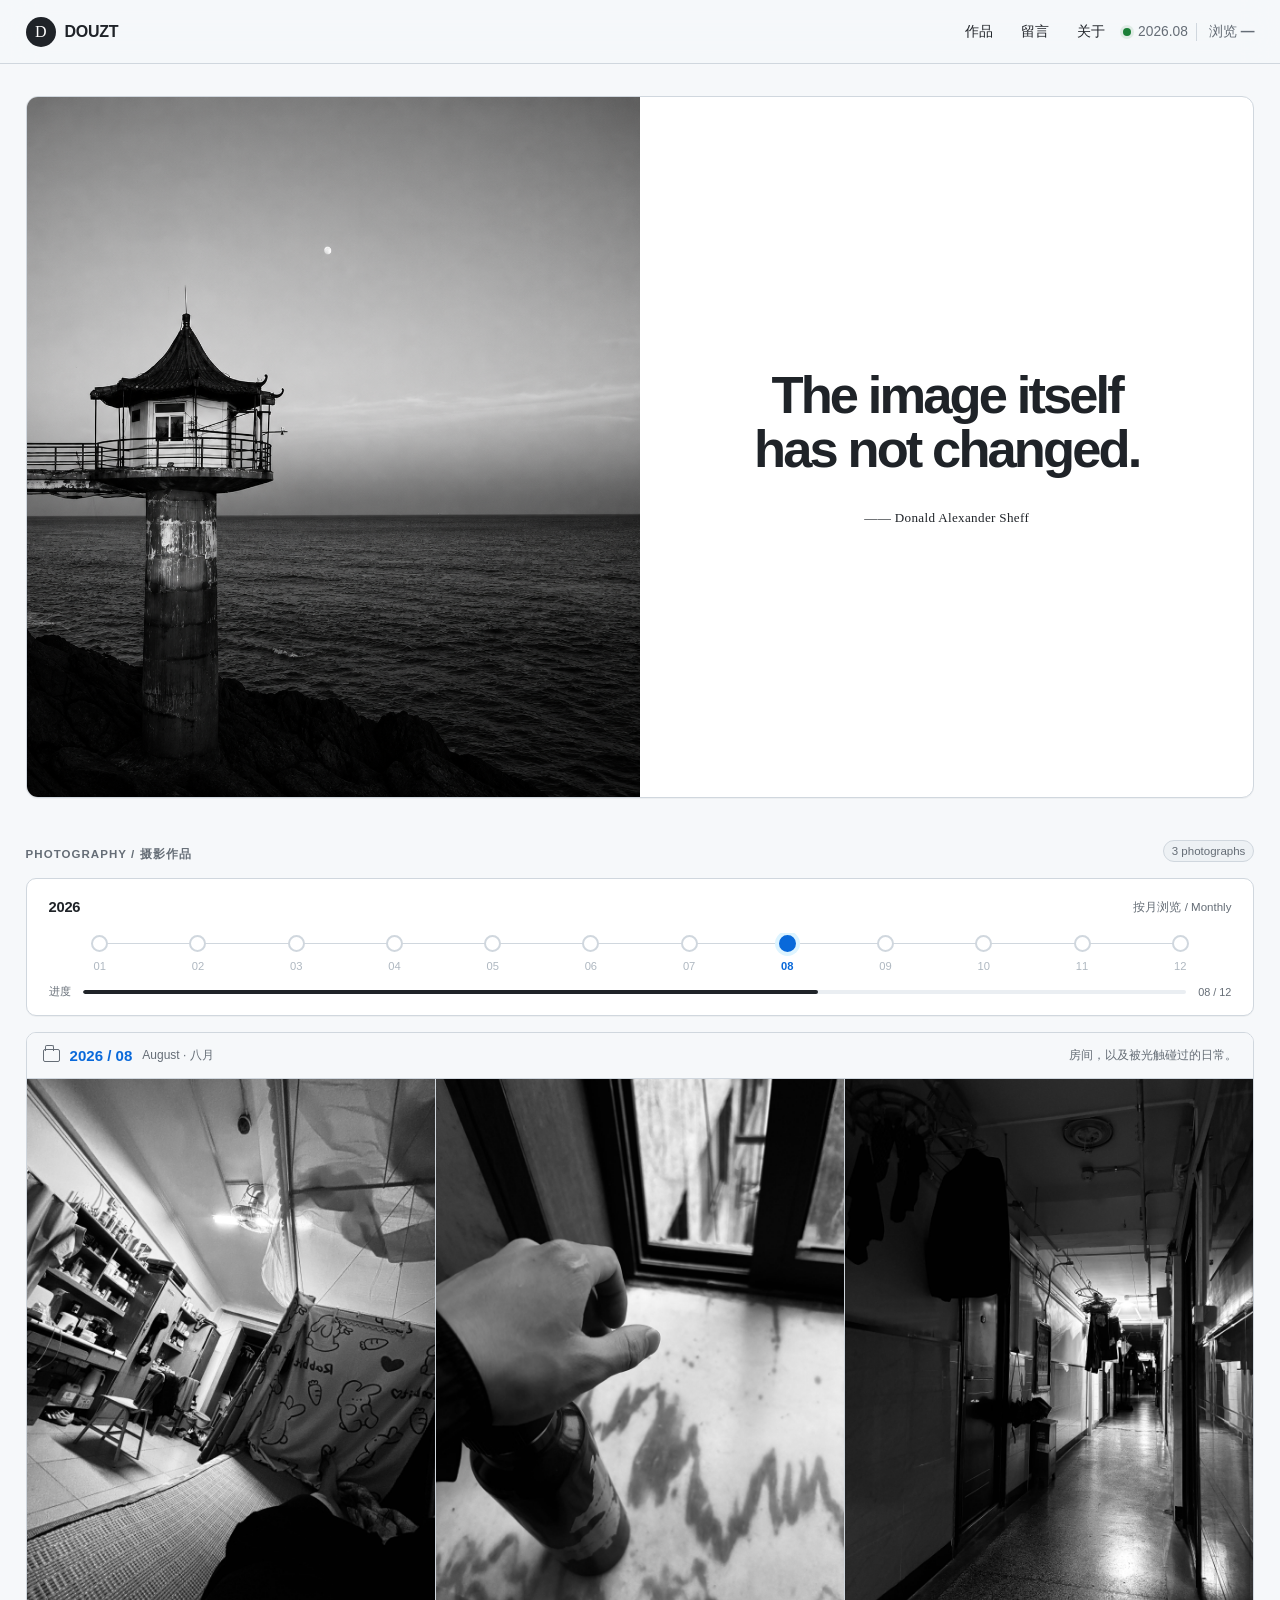
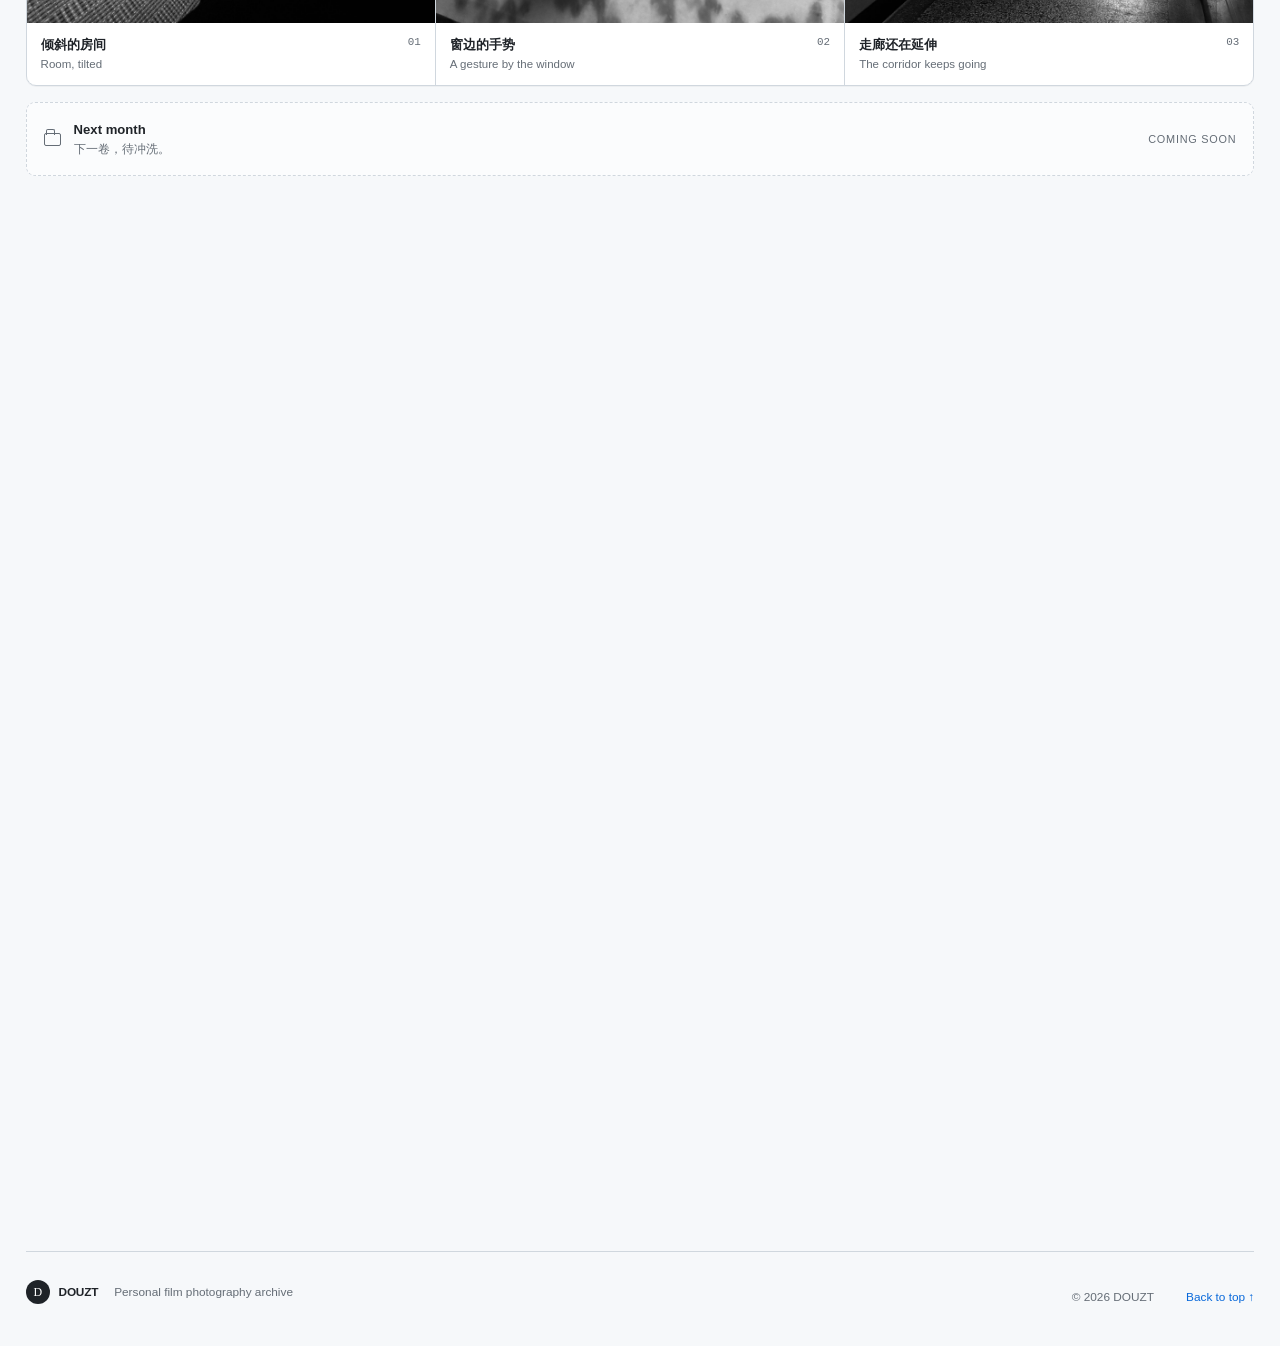
==== index.html @ aaba4c2f "Add files via upload Add photography admin" ====
<!doctype html>
<html lang="zh-CN">
<head>
  <meta charset="utf-8">
  <meta name="viewport" content="width=device-width, initial-scale=1">
  <meta name="theme-color" content="#f6f8fa">
  <meta name="description" content="DOUZT 的个人黑白胶片摄影档案，保存日常空间、光线与生活留下的痕迹。">
  <meta property="og:title" content="DOUZT — Film Photography Archive">
  <meta property="og:description" content="保存黑白胶片中的日常、空间与光线。">
  <meta property="og:image" content="og.png">
  <title>DOUZT — Film Photography Archive</title>
  <script src="guestbook-config.js"></script>
  <style>
:root {
  --canvas: #f6f8fa;
  --surface: #ffffff;
  --ink: #1f2328;
  --muted: #656d76;
  --border: #d0d7de;
  --border-soft: #d8dee4;
  --accent: #0969da;
  --accent-soft: #ddf4ff;
  --klein: #002fa7;
  --shadow: 0 1px 0 rgba(31, 35, 40, 0.04);
}

* { box-sizing: border-box; }
html { scroll-behavior: smooth; background: var(--canvas); }
body { margin: 0; background: var(--canvas); color: var(--ink); font-family: -apple-system, BlinkMacSystemFont, "Segoe UI", Arial, "PingFang SC", "Microsoft YaHei", sans-serif; -webkit-font-smoothing: antialiased; }
a { color: inherit; text-decoration: none; }
button { color: inherit; font: inherit; }
::selection { background: var(--accent-soft); color: var(--ink); }

.topbar { position: sticky; z-index: 50; top: 0; height: 64px; background: rgba(246, 248, 250, 0.9); border-bottom: 1px solid var(--border); backdrop-filter: blur(16px); }
.topbar-inner { width: calc(100% - clamp(28px, 4vw, 72px)); height: 100%; margin: 0 auto; display: flex; align-items: center; justify-content: space-between; }
.brand { display: inline-flex; align-items: center; gap: 9px; font-weight: 650; letter-spacing: -0.02em; }
.brand-mark { display: grid; place-items: center; width: 30px; height: 30px; border-radius: 50%; background: var(--ink); color: #fff; font-family: Georgia, serif; font-weight: 400; }
.topbar nav { display: flex; align-items: center; gap: 8px; font-size: 0.86rem; }
.topbar nav a { padding: 7px 10px; border-radius: 6px; }
.topbar nav a:hover, .topbar nav a:focus-visible { background: rgba(208, 215, 222, 0.4); }
.nav-status { display: inline-flex; align-items: center; gap: 7px; color: var(--muted); }
.nav-status i { width: 8px; height: 8px; border-radius: 50%; background: #1a7f37; box-shadow: 0 0 0 3px rgba(26, 127, 55, 0.1); }
.nav-views { padding-left: 12px; color: var(--muted); border-left: 1px solid var(--border); font-variant-numeric: tabular-nums; }

.site-content { width: calc(100% - clamp(28px, 4vw, 72px)); margin: 0 auto; padding: 32px 0 80px; }
.compact-hero { display: grid; grid-template-columns: repeat(2, minmax(0, 1fr)); height: clamp(680px, 78vh, 860px); overflow: hidden; background: var(--surface); border: 1px solid var(--border); border-radius: 12px; box-shadow: var(--shadow); }
.hero-copy { min-width: 0; padding: clamp(54px, 5.6vw, 104px); display: flex; flex-direction: column; align-items: center; justify-content: center; text-align: center; }
.overline { margin: 0; color: var(--muted); font-size: 0.72rem; font-weight: 600; letter-spacing: 0.09em; text-transform: uppercase; }
.hero-copy h1 { margin: 0 0 34px; font-size: clamp(2.9rem, 4.1vw, 4.9rem); font-weight: 650; line-height: 1.03; letter-spacing: -0.055em; }
.hero-copy h1 span { display: block; white-space: nowrap; }
.hero-summary { max-width: 430px; margin: 0; color: var(--muted); font-size: 1rem; line-height: 1.75; }
.hero-copy blockquote { margin: 34px 0 30px; padding-left: 18px; border-left: 2px solid var(--border); }
.hero-copy blockquote p { margin: 0; font-family: Georgia, "Times New Roman", serif; font-size: 1rem; line-height: 1.55; }
.hero-copy cite { display: block; margin-top: 8px; color: var(--muted); font-size: 0.7rem; font-style: normal; letter-spacing: 0.08em; text-transform: uppercase; }
.quote-credit { width: 100%; margin: 0; color: var(--ink); font-family: Georgia, "Times New Roman", serif; font-size: clamp(0.82rem, 1vw, 1rem); letter-spacing: 0.025em; text-align: center; }
.primary-link { display: inline-flex; align-items: center; gap: 20px; padding: 9px 14px; background: var(--ink); color: #fff; border: 1px solid rgba(31, 35, 40, 0.15); border-radius: 7px; font-size: 0.86rem; font-weight: 600; transition: transform 180ms ease, background 180ms ease; }
.primary-link:hover { background: #32383f; transform: translateY(-1px); }
.hero-visual { position: relative; min-height: 0; overflow: hidden; background: #d8dadd; }
.hero-visual img { position: absolute; inset: 0; width: 100%; height: 100%; object-fit: cover; object-position: center; }
.visual-label { position: absolute; right: 14px; bottom: 14px; padding: 6px 9px; background: rgba(0, 0, 0, 0.7); color: #fff; border: 1px solid rgba(255, 255, 255, 0.22); border-radius: 6px; font-size: 0.65rem; letter-spacing: 0.06em; text-transform: uppercase; backdrop-filter: blur(8px); }

.portfolio-layout { display: grid; grid-template-columns: minmax(0, 1fr); align-items: start; padding-top: 40px; }
.avatar { display: grid; place-items: center; width: 82px; height: 82px; margin-bottom: 16px; border-radius: 50%; background: var(--ink); color: #fff; font-family: Georgia, serif; font-size: 2.5rem; }
.handle { margin: 3px 0 18px !important; color: var(--muted) !important; font-size: 0.92rem !important; }

.archive-main { min-width: 0; }
.section-heading { display: flex; align-items: end; justify-content: space-between; gap: 20px; margin: 2px 0 16px; }
.section-heading h2 { margin: 6px 0 0; font-size: 1.75rem; letter-spacing: -0.035em; }
.count-badge { padding: 4px 8px; color: var(--muted); background: rgba(175, 184, 193, 0.12); border: 1px solid var(--border); border-radius: 999px; font-size: 0.72rem; }
.timeline-panel { margin-bottom: 16px; padding: 20px 22px 16px; background: var(--surface); border: 1px solid var(--border); border-radius: 10px; box-shadow: var(--shadow); }
.timeline-heading { display: flex; align-items: center; justify-content: space-between; gap: 20px; margin-bottom: 18px; }
.timeline-heading > div { display: flex; align-items: center; gap: 12px; }
.timeline-heading strong { font-size: 0.92rem; letter-spacing: -0.02em; }
.timeline-heading span { color: var(--muted); font-size: 0.72rem; }
.timeline-year-tabs { display: flex; align-items: center; gap: 4px; }
.timeline-year-tabs button { padding: 3px 7px; color: var(--muted); background: transparent; border: 1px solid transparent; border-radius: 5px; font-size: 0.68rem; cursor: pointer; }
.timeline-year-tabs button:hover, .timeline-year-tabs button:focus-visible { color: var(--accent); border-color: var(--border); }
.timeline-year-tabs button.active { color: var(--accent); background: var(--accent-soft); border-color: rgba(9, 105, 218, 0.18); }
.timeline-scroll { overflow-x: auto; padding: 2px 2px 8px; scrollbar-width: thin; }
.timeline-track { position: relative; display: grid; grid-template-columns: repeat(12, minmax(54px, 1fr)); min-width: 720px; }
.timeline-track::before { content: ""; position: absolute; left: 4.16%; right: 4.16%; top: 8px; height: 1px; background: var(--border); }
.timeline-node { position: relative; z-index: 1; display: grid; justify-items: center; gap: 8px; padding: 0 4px 5px; color: var(--muted); background: transparent; border: 0; font: inherit; font-size: 0.7rem; font-variant-numeric: tabular-nums; cursor: pointer; }
.timeline-node:disabled { color: #afb8c1; cursor: default; }
.timeline-node:not(:disabled):hover, .timeline-node:not(:disabled):focus-visible { color: var(--accent); }
.timeline-node:focus-visible { outline: 2px solid var(--accent); outline-offset: 3px; border-radius: 4px; }
.timeline-dot { width: 17px; height: 17px; background: var(--surface); border: 2px solid var(--border); border-radius: 50%; transition: border-color 160ms ease, background 160ms ease, box-shadow 160ms ease; }
.timeline-node.active { color: var(--accent); font-weight: 600; }
.timeline-node.active .timeline-dot { background: var(--accent); border-color: var(--accent); box-shadow: 0 0 0 4px var(--accent-soft); }
.timeline-progress-row { display: grid; grid-template-columns: auto minmax(120px, 1fr) auto; gap: 12px; align-items: center; color: var(--muted); font-size: 0.68rem; font-variant-numeric: tabular-nums; }
.timeline-progress { height: 4px; overflow: hidden; background: #eaeef2; border-radius: 999px; }
.timeline-progress i { display: block; height: 100%; background: var(--ink); border-radius: inherit; transition: width 320ms cubic-bezier(0.22, 1, 0.36, 1); }
.month-card { overflow: hidden; background: var(--surface); border: 1px solid var(--border); border-radius: 10px; box-shadow: var(--shadow); }
.month-bar { display: flex; align-items: center; justify-content: space-between; gap: 24px; padding: 14px 16px; border-bottom: 1px solid var(--border); background: #f6f8fa; }
.month-bar > div { display: flex; align-items: center; gap: 10px; }
.month-bar h3 { margin: 0; color: var(--accent); font-size: 0.94rem; }
.month-name { color: var(--muted); font-size: 0.75rem; }
.month-bar p { margin: 0; color: var(--muted); font-size: 0.78rem; }
.folder-icon { position: relative; width: 17px; height: 13px; border: 1.5px solid var(--muted); border-radius: 2px; }
.folder-icon::before { content: ""; position: absolute; left: 1px; top: -5px; width: 7px; height: 5px; border: 1.5px solid var(--muted); border-bottom: 0; border-radius: 2px 2px 0 0; }
.gallery-grid { display: grid; grid-template-columns: repeat(3, minmax(0, 1fr)); gap: 1px; background: var(--border); }
.photo-card { min-width: 0; background: var(--surface); }
.photo-button { position: relative; display: block; width: 100%; padding: 0; border: 0; background: #111; cursor: zoom-in; overflow: hidden; }
.photo-frame { position: relative; display: block; width: 100%; aspect-ratio: 3 / 4; overflow: hidden; }
.photo-frame img { position: absolute; inset: 0; width: 100%; height: 100%; object-fit: cover; transition: transform 550ms cubic-bezier(0.22, 1, 0.36, 1), filter 280ms ease; }
.photo-button:hover .photo-frame img, .photo-button:focus-visible .photo-frame img { transform: scale(1.035); filter: contrast(1.06); }
.photo-button:focus-visible { outline: 2px solid var(--accent); outline-offset: -2px; }
.view-cue { position: absolute; right: 10px; bottom: 10px; padding: 5px 8px; background: rgba(255, 255, 255, 0.92); color: var(--ink); border-radius: 5px; font-size: 0.68rem; opacity: 0; transform: translateY(4px); transition: opacity 180ms ease, transform 180ms ease; }
.photo-button:hover .view-cue, .photo-button:focus-visible .view-cue { opacity: 1; transform: translateY(0); }
.photo-info { display: flex; justify-content: space-between; gap: 10px; padding: 13px 14px 15px; }
.photo-info h4 { margin: 0; font-size: 0.84rem; font-weight: 600; }
.photo-info p { margin: 4px 0 0; color: var(--muted); font-size: 0.72rem; }
.photo-info > span { color: var(--muted); font-family: ui-monospace, SFMono-Regular, Consolas, monospace; font-size: 0.68rem; }
.empty-month { display: grid; grid-template-columns: auto 1fr auto; gap: 13px; align-items: center; margin-top: 16px; padding: 17px; background: rgba(255, 255, 255, 0.58); border: 1px dashed var(--border); border-radius: 9px; color: var(--muted); }
.empty-month strong { color: var(--ink); font-size: 0.82rem; }
.empty-month p { margin: 3px 0 0; font-size: 0.76rem; }
.empty-month > span:last-child { font-size: 0.68rem; text-transform: uppercase; letter-spacing: 0.07em; }

.about-card { display: flex; flex-direction: column; align-items: center; gap: 28px; margin: 24px 0 0; padding: 42px 40px; text-align: center; background: var(--surface); border: 1px solid var(--border); border-radius: 10px; box-shadow: var(--shadow); }
.about-identity { display: flex; flex-direction: column; align-items: center; }
.about-identity .overline { margin-bottom: 24px; }
.about-identity h2 { margin: 0; font-size: 1.45rem; letter-spacing: -0.03em; }
.about-profile-copy { width: min(100%, 620px); }
.about-profile-copy > p { margin: 0 0 24px; color: var(--ink); font-size: 0.92rem; line-height: 1.75; }
.about-profile-copy dl { display: grid; gap: 3px; margin: 0; }
.about-profile-copy dl div { display: grid; justify-items: center; gap: 3px; padding: 7px 0; font-size: 0.8rem; }
.about-profile-copy dt { color: var(--muted); }
.about-profile-copy dd { margin: 0; text-align: center; }

.guestbook-card { margin: 48px 0 0; overflow: hidden; background: var(--surface); border: 1px solid var(--border); border-radius: 10px; box-shadow: var(--shadow); }
.guestbook-heading { display: flex; align-items: center; justify-content: space-between; gap: 24px; padding: 24px 34px; border-bottom: 1px solid var(--border); }
.guestbook-heading h2 { margin: 7px 0 6px; font-size: 1.75rem; letter-spacing: -0.035em; }
.guestbook-heading > div > p:last-child { margin: 0; color: var(--muted); font-size: 0.8rem; line-height: 1.6; }
.guestbook-form { display: grid; grid-template-columns: minmax(220px, 0.34fr) minmax(0, 1fr) auto; gap: 16px; align-items: end; padding: 24px 34px; background: #f6f8fa; border-bottom: 1px solid var(--border); }
.guestbook-form label { display: grid; gap: 7px; color: var(--muted); font-size: 0.74rem; }
.guestbook-form .message-field { grid-column: 1 / -1; }
.guestbook-form .name-field { grid-column: 1; }
.guestbook-form input, .guestbook-form textarea { width: 100%; padding: 9px 11px; color: var(--ink); background: var(--surface); border: 1px solid var(--border); border-radius: 6px; font: inherit; font-size: 0.86rem; outline: none; resize: vertical; transition: border-color 160ms ease, box-shadow 160ms ease; }
.guestbook-form input { height: 40px; }
.guestbook-form textarea { min-height: 108px; max-height: 220px; line-height: 1.55; }
.guestbook-form input:focus, .guestbook-form textarea:focus { border-color: var(--accent); box-shadow: 0 0 0 3px rgba(9, 105, 218, 0.12); }
.form-actions { grid-column: 3; display: flex; flex-direction: column; align-items: flex-end; gap: 8px; }
.form-actions > span { color: var(--muted); font-size: 0.68rem; font-variant-numeric: tabular-nums; }
.form-actions button { min-width: 112px; padding: 9px 13px; color: #fff; background: var(--ink); border: 1px solid rgba(31, 35, 40, 0.15); border-radius: 7px; font-size: 0.82rem; font-weight: 600; cursor: pointer; transition: transform 160ms ease, background 160ms ease; }
.form-actions button:hover { background: #32383f; transform: translateY(-1px); }
.form-actions button:disabled { opacity: 0.55; cursor: not-allowed; transform: none; }
.message-list { display: grid; }
.message-item { display: grid; grid-template-columns: minmax(150px, 0.28fr) minmax(0, 1fr); gap: 24px; padding: 20px 34px; border-bottom: 1px solid var(--border-soft); }
.message-item:last-child { border-bottom: 0; }
.message-item header { display: flex; flex-direction: column; gap: 4px; }
.message-item strong { font-size: 0.82rem; }
.message-item time { color: var(--muted); font-size: 0.7rem; }
.message-item p { margin: 0; color: var(--ink); font-size: 0.85rem; line-height: 1.7; white-space: pre-wrap; overflow-wrap: anywhere; }
.board-state { margin: 0; padding: 28px 34px; color: var(--muted); font-size: 0.8rem; }
.board-state button { margin-left: 6px; padding: 0; color: var(--accent); background: transparent; border: 0; cursor: pointer; }

footer { width: calc(100% - clamp(28px, 4vw, 72px)); margin: 0 auto; padding: 28px 0 42px; display: grid; grid-template-columns: 1fr auto auto; gap: 32px; align-items: end; color: var(--muted); border-top: 1px solid var(--border); font-size: 0.74rem; }
footer > div { display: flex; align-items: center; gap: 16px; }
footer p { margin: 0; }
footer .brand { color: var(--ink); }
footer .brand-mark { width: 24px; height: 24px; font-size: 0.75rem; }
footer > a:last-child { color: var(--accent); }

.reveal { opacity: 0; transform: translateY(14px); transition: opacity 600ms ease, transform 600ms cubic-bezier(0.22, 1, 0.36, 1); }
.reveal.is-visible { opacity: 1; transform: translateY(0); }

.lightbox { position: fixed; z-index: 200; inset: 0; background: rgba(13, 17, 23, 0.96); color: #fff; animation: lightbox-in 220ms ease both; }
@keyframes lightbox-in { from { opacity: 0; } to { opacity: 1; } }
.lightbox-image { position: absolute; top: 50%; left: 50%; width: min(82vw, 1400px); height: min(78vh, 900px); transform: translate(-50%, -50%); }
.lightbox-image img { width: 100% !important; height: 100% !important; object-fit: contain; }
.lightbox-close, .lightbox-prev, .lightbox-next { position: absolute; z-index: 2; border: 0; background: transparent; color: inherit; cursor: pointer; }
.lightbox-close { top: 18px; right: 24px; padding: 8px; font-size: 0.75rem; }
.lightbox-prev, .lightbox-next { top: 50%; padding: 24px; font-size: 1.5rem; transform: translateY(-50%); }
.lightbox-prev { left: 0; } .lightbox-next { right: 0; }
.lightbox-caption { position: absolute; inset: auto 28px 20px; display: grid; grid-template-columns: 90px 1fr auto; gap: 20px; font-size: 0.7rem; letter-spacing: 0.05em; text-transform: uppercase; }

@media (max-width: 820px) {
  .site-content, .topbar-inner, footer { width: min(100% - 28px, 680px); }
  .compact-hero { grid-template-columns: 1fr; height: auto; }
  .hero-copy { padding: 44px 30px 48px; justify-content: center; }
  .hero-copy h1 { margin-bottom: 24px; }
  .hero-copy h1 span { white-space: normal; }
  .quote-credit { letter-spacing: 0.025em; }
  .hero-visual { height: clamp(440px, 68vh, 620px); min-height: 0; grid-row: 1; }
  .portfolio-layout { grid-template-columns: 1fr; }
  .guestbook-form { grid-template-columns: minmax(200px, 0.65fr) minmax(0, 1fr); }
  .guestbook-form .message-field { grid-column: 1 / -1; }
  .form-actions { grid-column: 2; flex-direction: row; align-items: center; justify-content: flex-end; }
}

@media (max-width: 620px) {
  .topbar { height: 58px; }
  .topbar nav a:not(.nav-status) { display: none; }
  .site-content { padding-top: 18px; }
  .compact-hero { min-height: 0; }
  .hero-visual { height: clamp(420px, 68vh, 560px); min-height: 0; }
  .hero-copy h1 { font-size: 2.65rem; }
  .gallery-grid { grid-template-columns: 1fr; }
  .timeline-panel { padding: 18px 16px 14px; }
  .month-bar { align-items: flex-start; flex-direction: column; }
  .photo-frame { aspect-ratio: 4 / 5; }
  .view-cue { opacity: 1; transform: none; }
  .about-card { grid-template-columns: 1fr; gap: 30px; padding: 28px 24px; }
  .about-profile-copy { max-width: none; }
  .guestbook-heading { align-items: flex-start; flex-direction: column; padding: 26px 24px 22px; }
  .guestbook-form { grid-template-columns: 1fr; padding: 22px 24px; }
  .guestbook-form .message-field, .guestbook-form .name-field, .form-actions { grid-column: 1; }
  .form-actions { justify-content: space-between; }
  .message-item { grid-template-columns: 1fr; gap: 10px; padding: 18px 24px; }
  .message-item header { flex-direction: row; justify-content: space-between; }
  .board-state { padding: 24px; }
  footer { grid-template-columns: 1fr auto; }
  footer > div { display: block; }
  footer p { margin-top: 8px; }
  footer > span { display: none; }
  .lightbox-image { width: calc(100vw - 24px); height: calc(100vh - 160px); }
  .lightbox-prev, .lightbox-next { top: auto; bottom: 18px; padding: 12px; transform: none; }
  .lightbox-caption { inset: auto 58px 23px; grid-template-columns: 1fr; gap: 4px; text-align: center; }
  .lightbox-caption span:last-child { display: none; }
}

@media (prefers-reduced-motion: reduce) {
  html { scroll-behavior: auto; }
  *, *::before, *::after { animation-duration: 0.01ms !important; animation-iteration-count: 1 !important; transition-duration: 0.01ms !important; }
  .reveal { opacity: 1; transform: none; }
}

    .lightbox { display:none; opacity:0; pointer-events:none; animation:none; }
    .lightbox.open { display:block; opacity:1; pointer-events:auto; animation:lightbox-in 220ms ease both; }
  </style>
</head>
<body>
  <header class="topbar">
    <div class="topbar-inner">
      <a class="brand" href="#top" aria-label="返回首页"><span class="brand-mark">D</span><span>DOUZT</span></a>
      <nav aria-label="主要导航">
        <a href="#archive">作品</a><a href="#guestbook">留言</a><a href="#about">关于</a>
        <span class="nav-status"><i></i><span id="nav-period">2026.08</span></span><span class="nav-views" aria-label="总浏览量">浏览 <b id="view-count">—</b></span>
      </nav>
    </div>
  </header>

  <main class="site-content" id="top">
    <section class="compact-hero reveal" aria-labelledby="hero-title">
      <div class="hero-visual hero-photo"><img id="hero-image" src="hero-pavilion-square.png" alt="海边完整灯塔、月亮与水面的黑白照片" fetchpriority="high"></div>
      <div class="hero-copy">
        <h1 id="hero-title"><span>The image itself</span><span>has not changed.</span></h1>
        <p class="quote-credit" id="quote-credit">—— Donald Alexander Sheff</p>
      </div>
    </section>

    <section class="portfolio-layout" id="archive">
      <div class="archive-main">
        <header class="section-heading reveal"><p class="overline">Photography / 摄影作品</p><span class="count-badge" id="archive-count">3 photographs</span></header>
        <div class="timeline-panel reveal">
          <div class="timeline-heading"><div><strong id="timeline-year">2026</strong><div class="timeline-year-tabs" id="timeline-years"></div></div><span>按月浏览 / Monthly</span></div>
          <div class="timeline-scroll"><div class="timeline-track" id="timeline-track" role="tablist" aria-label="2026 年摄影作品时间轴"><button type="button" role="tab" class="timeline-node" data-month="2026-01" aria-selected="false" aria-controls="timeline-gallery" aria-label="2026 年 01 月，暂无作品" disabled><span class="timeline-dot" aria-hidden="true"></span><span>01</span></button><button type="button" role="tab" class="timeline-node" data-month="2026-02" aria-selected="false" aria-controls="timeline-gallery" aria-label="2026 年 02 月，暂无作品" disabled><span class="timeline-dot" aria-hidden="true"></span><span>02</span></button><button type="button" role="tab" class="timeline-node" data-month="2026-03" aria-selected="false" aria-controls="timeline-gallery" aria-label="2026 年 03 月，暂无作品" disabled><span class="timeline-dot" aria-hidden="true"></span><span>03</span></button><button type="button" role="tab" class="timeline-node" data-month="2026-04" aria-selected="false" aria-controls="timeline-gallery" aria-label="2026 年 04 月，暂无作品" disabled><span class="timeline-dot" aria-hidden="true"></span><span>04</span></button><button type="button" role="tab" class="timeline-node" data-month="2026-05" aria-selected="false" aria-controls="timeline-gallery" aria-label="2026 年 05 月，暂无作品" disabled><span class="timeline-dot" aria-hidden="true"></span><span>05</span></button><button type="button" role="tab" class="timeline-node" data-month="2026-06" aria-selected="false" aria-controls="timeline-gallery" aria-label="2026 年 06 月，暂无作品" disabled><span class="timeline-dot" aria-hidden="true"></span><span>06</span></button><button type="button" role="tab" class="timeline-node" data-month="2026-07" aria-selected="false" aria-controls="timeline-gallery" aria-label="2026 年 07 月，暂无作品" disabled><span class="timeline-dot" aria-hidden="true"></span><span>07</span></button><button type="button" role="tab" class="timeline-node active" data-month="2026-08" aria-selected="true" aria-controls="timeline-gallery" aria-label="2026 年 08 月"><span class="timeline-dot" aria-hidden="true"></span><span>08</span></button><button type="button" role="tab" class="timeline-node" data-month="2026-09" aria-selected="false" aria-controls="timeline-gallery" aria-label="2026 年 09 月，暂无作品" disabled><span class="timeline-dot" aria-hidden="true"></span><span>09</span></button><button type="button" role="tab" class="timeline-node" data-month="2026-10" aria-selected="false" aria-controls="timeline-gallery" aria-label="2026 年 10 月，暂无作品" disabled><span class="timeline-dot" aria-hidden="true"></span><span>10</span></button><button type="button" role="tab" class="timeline-node" data-month="2026-11" aria-selected="false" aria-controls="timeline-gallery" aria-label="2026 年 11 月，暂无作品" disabled><span class="timeline-dot" aria-hidden="true"></span><span>11</span></button><button type="button" role="tab" class="timeline-node" data-month="2026-12" aria-selected="false" aria-controls="timeline-gallery" aria-label="2026 年 12 月，暂无作品" disabled><span class="timeline-dot" aria-hidden="true"></span><span>12</span></button></div></div>
          <div class="timeline-progress-row" aria-label="时间进度"><span>进度</span><div class="timeline-progress"><i style="width:66.6667%"></i></div><span class="timeline-progress-label">08 / 12</span></div>
        </div>
        <article class="month-card reveal" id="timeline-gallery" aria-labelledby="month-heading">
          <header class="month-bar"><div><span class="folder-icon" aria-hidden="true"></span><h3 id="month-heading">2026 / 08</h3><span class="month-name" id="month-name">August · 八月</span></div><p id="month-description">房间，以及被光触碰过的日常。</p></header>
          <div class="gallery-grid" id="gallery-grid"><article class="photo-card"><button type="button" class="photo-button" data-index="0" aria-label="全屏查看：倾斜的房间"><span class="photo-frame"><img src="room-01.jpg" alt="倾斜视角下的黑白房间、帘子与生活用品" loading="lazy"></span><span class="view-cue">查看大图</span></button><div class="photo-info"><div><h4>倾斜的房间</h4><p>Room, tilted</p></div><span>01</span></div></article><article class="photo-card"><button type="button" class="photo-button" data-index="1" aria-label="全屏查看：窗边的手势"><span class="photo-frame"><img src="room-02.jpg" alt="窗边一只扶着瓶子的手，墙上落着模糊树影" loading="lazy"></span><span class="view-cue">查看大图</span></button><div class="photo-info"><div><h4>窗边的手势</h4><p>A gesture by the window</p></div><span>02</span></div></article><article class="photo-card"><button type="button" class="photo-button" data-index="2" aria-label="全屏查看：走廊还在延伸"><span class="photo-frame"><img src="room-03.jpg" alt="晾着衣物的幽深黑白走廊，尽头有一束光" loading="lazy"></span><span class="view-cue">查看大图</span></button><div class="photo-info"><div><h4>走廊还在延伸</h4><p>The corridor keeps going</p></div><span>03</span></div></article></div>
        </article>
        <div class="empty-month reveal"><span class="folder-icon" aria-hidden="true"></span><div><strong>Next month</strong><p>下一卷，待冲洗。</p></div><span>Coming soon</span></div>
      </div>
    </section>

    <section class="guestbook-card reveal" id="guestbook" aria-labelledby="guestbook-title">
      <header class="guestbook-heading"><p class="overline" id="guestbook-title">Guestbook / 留言板</p><span class="count-badge" id="message-count">0 messages</span></header>
      <form class="guestbook-form" id="guestbook-form">
        <label class="message-field"><span>留言</span><textarea id="guest-message" required maxlength="300" rows="4" placeholder="写下一句想说的话……"></textarea></label>
        <label class="name-field"><span>称呼</span><input id="guest-name" type="text" maxlength="30" placeholder="你的名字（可选）"></label>
        <div class="form-actions"><span id="character-count">0 / 300</span><button type="submit">公开留言 <span aria-hidden="true">→</span></button></div>
      </form>
      <div class="message-list" id="message-list" aria-live="polite"><p class="board-state">正在读取留言……</p></div>
    </section>

    <section class="about-card reveal" id="about">
      <div class="about-identity"><p class="overline">About / 关于</p><div class="avatar" aria-hidden="true">D</div><h2>DOUZT</h2><p class="handle">@film-archive</p></div>
      <div class="about-profile-copy"><p id="about-description">独立黑白胶片摄影档案。每个月是一卷独立的观看记录。</p><dl><div><dt>媒介</dt><dd>Black &amp; white film</dd></div><div><dt>更新</dt><dd>Monthly</dd></div><div><dt>地点</dt><dd>China</dd></div></dl></div>
    </section>
  </main>

  <footer><div><a class="brand" href="#top"><span class="brand-mark">D</span><span>DOUZT</span></a><p>Personal film photography archive</p></div><span>© 2026 DOUZT</span><a href="#top">Back to top ↑</a></footer>

  <div class="lightbox" role="dialog" aria-modal="true" aria-label="全屏作品浏览" aria-hidden="true">
    <button class="lightbox-close" type="button" aria-label="关闭全屏作品">关闭 ×</button>
    <div class="lightbox-image"><img src="room-01.jpg" alt=""></div>
    <div class="lightbox-caption"><span class="lb-number">01 / 03</span><span class="lb-title">倾斜的房间</span><span class="lb-date">2026.08</span></div>
    <button class="lightbox-prev" type="button" aria-label="上一张">←</button><button class="lightbox-next" type="button" aria-label="下一张">→</button>
  </div>

  <script>
    const fallbackAlbums=[{id:'fallback-2026-08',year:2026,month:8,title_zh:'八月',title_en:'August',description:'房间，以及被光触碰过的日常。'}];
    const fallbackWorks=[
      {id:'fallback-1',album_id:'fallback-2026-08',image_url:'room-01.jpg',title_zh:'倾斜的房间',title_en:'Room, tilted',alt_text:'倾斜视角下的黑白房间、帘子与生活用品'},
      {id:'fallback-2',album_id:'fallback-2026-08',image_url:'room-02.jpg',title_zh:'窗边的手势',title_en:'A gesture by the window',alt_text:'窗边一只扶着瓶子的手，墙上落着模糊树影'},
      {id:'fallback-3',album_id:'fallback-2026-08',image_url:'room-03.jpg',title_zh:'走廊还在延伸',title_en:'The corridor keeps going',alt_text:'晾着衣物的幽深黑白走廊，尽头有一束光'}
    ];
    let albums=fallbackAlbums.slice();
    let allPhotos=fallbackWorks.slice();
    let works=fallbackWorks.slice();
    let activeAlbum=albums[0];
    let selectedYear=2026;
    const lightbox=document.querySelector('.lightbox');
    const full=document.querySelector('.lightbox-image img');
    let current=0;
    function escapeHtml(value){const node=document.createElement('span');node.textContent=value==null?'':String(value);return node.innerHTML}
    function periodId(album){return String(album.year)+'-'+String(album.month).padStart(2,'0')}
    function show(index){if(!works.length)return;current=(index+works.length)%works.length;const work=works[current];full.src=work.image_url;full.alt=work.alt_text||work.title_zh||'摄影作品';document.querySelector('.lb-number').textContent=String(current+1).padStart(2,'0')+' / '+String(works.length).padStart(2,'0');document.querySelector('.lb-title').textContent=work.title_zh||'未命名';document.querySelector('.lb-date').textContent=String(activeAlbum.year)+'.'+String(activeAlbum.month).padStart(2,'0')}
    function openBox(index){show(index);lightbox.classList.add('open');lightbox.setAttribute('aria-hidden','false');document.body.style.overflow='hidden';document.querySelector('.lightbox-close').focus()}
    function closeBox(){lightbox.classList.remove('open');lightbox.setAttribute('aria-hidden','true');document.body.style.overflow=''}
    function bindPhotoButtons(){document.querySelectorAll('.photo-button').forEach(function(button){button.addEventListener('click',function(){openBox(Number(button.dataset.index))})})}
    closeBox();addEventListener('pageshow',closeBox);bindPhotoButtons();
    document.querySelector('.lightbox-close').addEventListener('click',closeBox);
    document.querySelector('.lightbox-prev').addEventListener('click',function(){show(current-1)});
    document.querySelector('.lightbox-next').addEventListener('click',function(){show(current+1)});
    addEventListener('keydown',function(event){if(!lightbox.classList.contains('open'))return;if(event.key==='Escape')closeBox();if(event.key==='ArrowLeft')show(current-1);if(event.key==='ArrowRight')show(current+1)});

    const revealNodes=document.querySelectorAll('.reveal');
    if('IntersectionObserver' in window){const observer=new IntersectionObserver(function(entries){entries.forEach(function(entry){if(entry.isIntersecting){entry.target.classList.add('is-visible');observer.unobserve(entry.target)}})},{threshold:.08});revealNodes.forEach(function(node){observer.observe(node)})}else{revealNodes.forEach(function(node){node.classList.add('is-visible')})}

    function renderYearTabs(){
      const years=Array.from(new Set(albums.map(function(album){return Number(album.year)}))).sort(function(a,b){return b-a});
      document.getElementById('timeline-years').innerHTML=years.length>1?years.map(function(year){return '<button type="button" data-year="'+year+'" class="'+(year===selectedYear?'active':'')+'">'+year+'</button>'}).join(''):'';
      document.querySelectorAll('#timeline-years button').forEach(function(button){button.addEventListener('click',function(){selectedYear=Number(button.dataset.year);const next=albums.find(function(album){return Number(album.year)===selectedYear});if(next)selectAlbum(next);renderYearTabs()})});
    }
    function renderTimeline(){
      const nodes=[];
      for(let month=1;month<=12;month+=1){const album=albums.find(function(item){return Number(item.year)===selectedYear&&Number(item.month)===month});const id=String(selectedYear)+'-'+String(month).padStart(2,'0');const active=periodId(activeAlbum)===id;nodes.push('<button type="button" role="tab" class="timeline-node'+(active?' active':'')+'" data-month="'+id+'" aria-selected="'+active+'" aria-controls="timeline-gallery" aria-label="'+selectedYear+' 年 '+String(month).padStart(2,'0')+' 月'+(album?'':'，暂无作品')+'"'+(album?'':' disabled')+'><span class="timeline-dot" aria-hidden="true"></span><span>'+String(month).padStart(2,'0')+'</span></button>')}
      const track=document.getElementById('timeline-track');track.innerHTML=nodes.join('');track.setAttribute('aria-label',selectedYear+' 年摄影作品时间轴');document.getElementById('timeline-year').textContent=selectedYear;
      track.querySelectorAll('.timeline-node:not(:disabled)').forEach(function(node){node.addEventListener('click',function(){const album=albums.find(function(item){return periodId(item)===node.dataset.month});if(album)selectAlbum(album)})});
    }
    function renderGallery(){
      works=allPhotos.filter(function(photo){return String(photo.album_id)===String(activeAlbum.id)});
      document.getElementById('nav-period').textContent=String(activeAlbum.year)+'.'+String(activeAlbum.month).padStart(2,'0');
      document.getElementById('archive-count').textContent=works.length+' photographs';
      document.getElementById('month-heading').textContent=String(activeAlbum.year)+' / '+String(activeAlbum.month).padStart(2,'0');
      document.getElementById('month-name').textContent=(activeAlbum.title_en||'')+(activeAlbum.title_zh?' · '+activeAlbum.title_zh:'');
      document.getElementById('month-description').textContent=activeAlbum.description||'';
      document.querySelector('.timeline-progress i').style.width=(Number(activeAlbum.month)/12*100)+'%';
      document.querySelector('.timeline-progress-label').textContent=String(activeAlbum.month).padStart(2,'0')+' / 12';
      document.getElementById('gallery-grid').innerHTML=works.map(function(work,index){return '<article class="photo-card"><button type="button" class="photo-button" data-index="'+index+'" aria-label="全屏查看：'+escapeHtml(work.title_zh||'摄影作品')+'"><span class="photo-frame"><img src="'+escapeHtml(work.image_url)+'" alt="'+escapeHtml(work.alt_text||work.title_zh||'摄影作品')+'" loading="lazy"></span><span class="view-cue">查看大图</span></button><div class="photo-info"><div><h4>'+escapeHtml(work.title_zh||'未命名')+'</h4><p>'+escapeHtml(work.title_en||'Untitled')+'</p></div><span>'+String(index+1).padStart(2,'0')+'</span></div></article>'}).join('');
      bindPhotoButtons();
    }
    function selectAlbum(album){activeAlbum=album;selectedYear=Number(album.year);closeBox();renderTimeline();renderGallery();renderYearTabs()}
    selectAlbum(activeAlbum);

    const counterEndpoint='https://counterapi.com/api/douzt12.github.io/view/home';
    const counted=sessionStorage.getItem('douzt-view-counted')==='1';
    fetch(counterEndpoint+'?'+(counted?'readOnly=true':'unique=true')).then(function(response){if(!response.ok)throw new Error();return response.json()}).then(function(data){document.getElementById('view-count').textContent=new Intl.NumberFormat('zh-CN').format(Number(data.value)||0);sessionStorage.setItem('douzt-view-counted','1')}).catch(function(){document.getElementById('view-count').textContent='—'});

    const messageList=document.getElementById('message-list');
    const guestbookConfig=window.DOUZT_GUESTBOOK_CONFIG||{};
    const supabaseUrl=String(guestbookConfig.supabaseUrl||'').replace(/\/$/,'');
    const supabaseKey=String(guestbookConfig.supabasePublishableKey||'');
    const guestbookReady=Boolean(supabaseUrl&&supabaseKey);
    const guestbookHeaders=function(extra){const headers=Object.assign({apikey:supabaseKey,'Content-Type':'application/json'},extra||{});if(!supabaseKey.startsWith('sb_publishable_'))headers.Authorization='Bearer '+supabaseKey;return headers};
    function splitQuote(value){const quote=String(value||'').trim();if(quote==='The image itself has not changed.')return ['The image itself','has not changed.'];const words=quote.split(/s+/).filter(Boolean);if(words.length<6)return [quote];const middle=Math.ceil(words.length/2);return [words.slice(0,middle).join(' '),words.slice(middle).join(' ')]}
    function loadPortfolio(){
      if(!guestbookReady)return;
      const headers=guestbookHeaders();
      Promise.all([
        fetch(supabaseUrl+'/rest/v1/portfolio_albums?select=id,year,month,title_zh,title_en,description,sort_order&published=eq.true&order=year.desc,month.desc,sort_order.desc',{headers:headers}),
        fetch(supabaseUrl+'/rest/v1/portfolio_photos?select=id,album_id,image_url,title_zh,title_en,alt_text,caption,sort_order&published=eq.true&order=sort_order.asc,created_at.asc',{headers:headers}),
        fetch(supabaseUrl+'/rest/v1/site_settings?select=hero_image_url,quote_text,quote_author,about_text&id=eq.main&limit=1',{headers:headers})
      ]).then(function(responses){if(responses.some(function(response){return !response.ok}))throw new Error();return Promise.all(responses.map(function(response){return response.json()}))}).then(function(rows){
        if(rows[0].length){albums=rows[0];allPhotos=rows[1];selectAlbum(albums[0])}
        const settings=rows[2][0];if(!settings)return;
        if(settings.hero_image_url)document.getElementById('hero-image').src=settings.hero_image_url;
        if(settings.quote_text)document.getElementById('hero-title').innerHTML=splitQuote(settings.quote_text).map(function(line){return '<span>'+escapeHtml(line)+'</span>'}).join('');
        if(settings.quote_author)document.getElementById('quote-credit').textContent='—— '+settings.quote_author;
        if(settings.about_text)document.getElementById('about-description').textContent=settings.about_text;
      }).catch(function(){})
    }
    loadPortfolio();

    function formatDate(value){return new Intl.DateTimeFormat('zh-CN',{year:'numeric',month:'2-digit',day:'2-digit'}).format(new Date(value))}
    function loadMessages(){
      if(!guestbookReady){messageList.innerHTML='<p class="board-state">免登录留言正在配置。</p>';return}
      messageList.innerHTML='<p class="board-state">正在读取留言……</p>';
      return fetch(supabaseUrl+'/rest/v1/guestbook_messages?select=id,name,message,created_at&order=created_at.desc&limit=50',{headers:guestbookHeaders()}).then(function(response){if(!response.ok)throw new Error();return response.json()}).then(function(messages){
        document.getElementById('message-count').textContent=messages.length+' messages';
        if(!messages.length){messageList.innerHTML='<p class="board-state">还没有留言。</p>';return}
        messageList.innerHTML=messages.map(function(item){return '<article class="message-item"><header><strong>'+escapeHtml(item.name||'访客')+'</strong><time datetime="'+escapeHtml(item.created_at)+'">'+formatDate(item.created_at)+'</time></header><p>'+escapeHtml(item.message)+'</p></article>'}).join('');
      }).catch(function(){messageList.innerHTML='<p class="board-state">留言暂时无法读取。<button type="button" id="reload-messages">重新加载</button></p>';document.getElementById('reload-messages').addEventListener('click',loadMessages)});
    }
    loadMessages();
    const guestMessage=document.getElementById('guest-message');
    const guestForm=document.getElementById('guestbook-form');
    const guestSubmit=guestForm.querySelector('button[type="submit"]');
    if(!guestbookReady)guestSubmit.disabled=true;
    guestMessage.addEventListener('input',function(){document.getElementById('character-count').textContent=guestMessage.value.length+' / 300'});
    guestForm.addEventListener('submit',async function(event){
      event.preventDefault();const name=document.getElementById('guest-name').value.trim()||'访客';const message=guestMessage.value.trim();if(!guestbookReady||!message)return;guestSubmit.disabled=true;guestSubmit.textContent='正在提交…';
      try{const response=await fetch(supabaseUrl+'/rest/v1/guestbook_messages',{method:'POST',headers:guestbookHeaders({Prefer:'return=minimal'}),body:JSON.stringify({name:name,message:message})});if(!response.ok)throw new Error();document.getElementById('guest-name').value='';guestMessage.value='';document.getElementById('character-count').textContent='0 / 300';guestSubmit.textContent='已提交';await loadMessages();setTimeout(function(){guestSubmit.disabled=false;guestSubmit.innerHTML='公开留言 <span aria-hidden="true">→</span>'},1600)}catch(error){guestSubmit.disabled=false;guestSubmit.textContent='重试提交'}
    });
  </script>
</body>
</html>
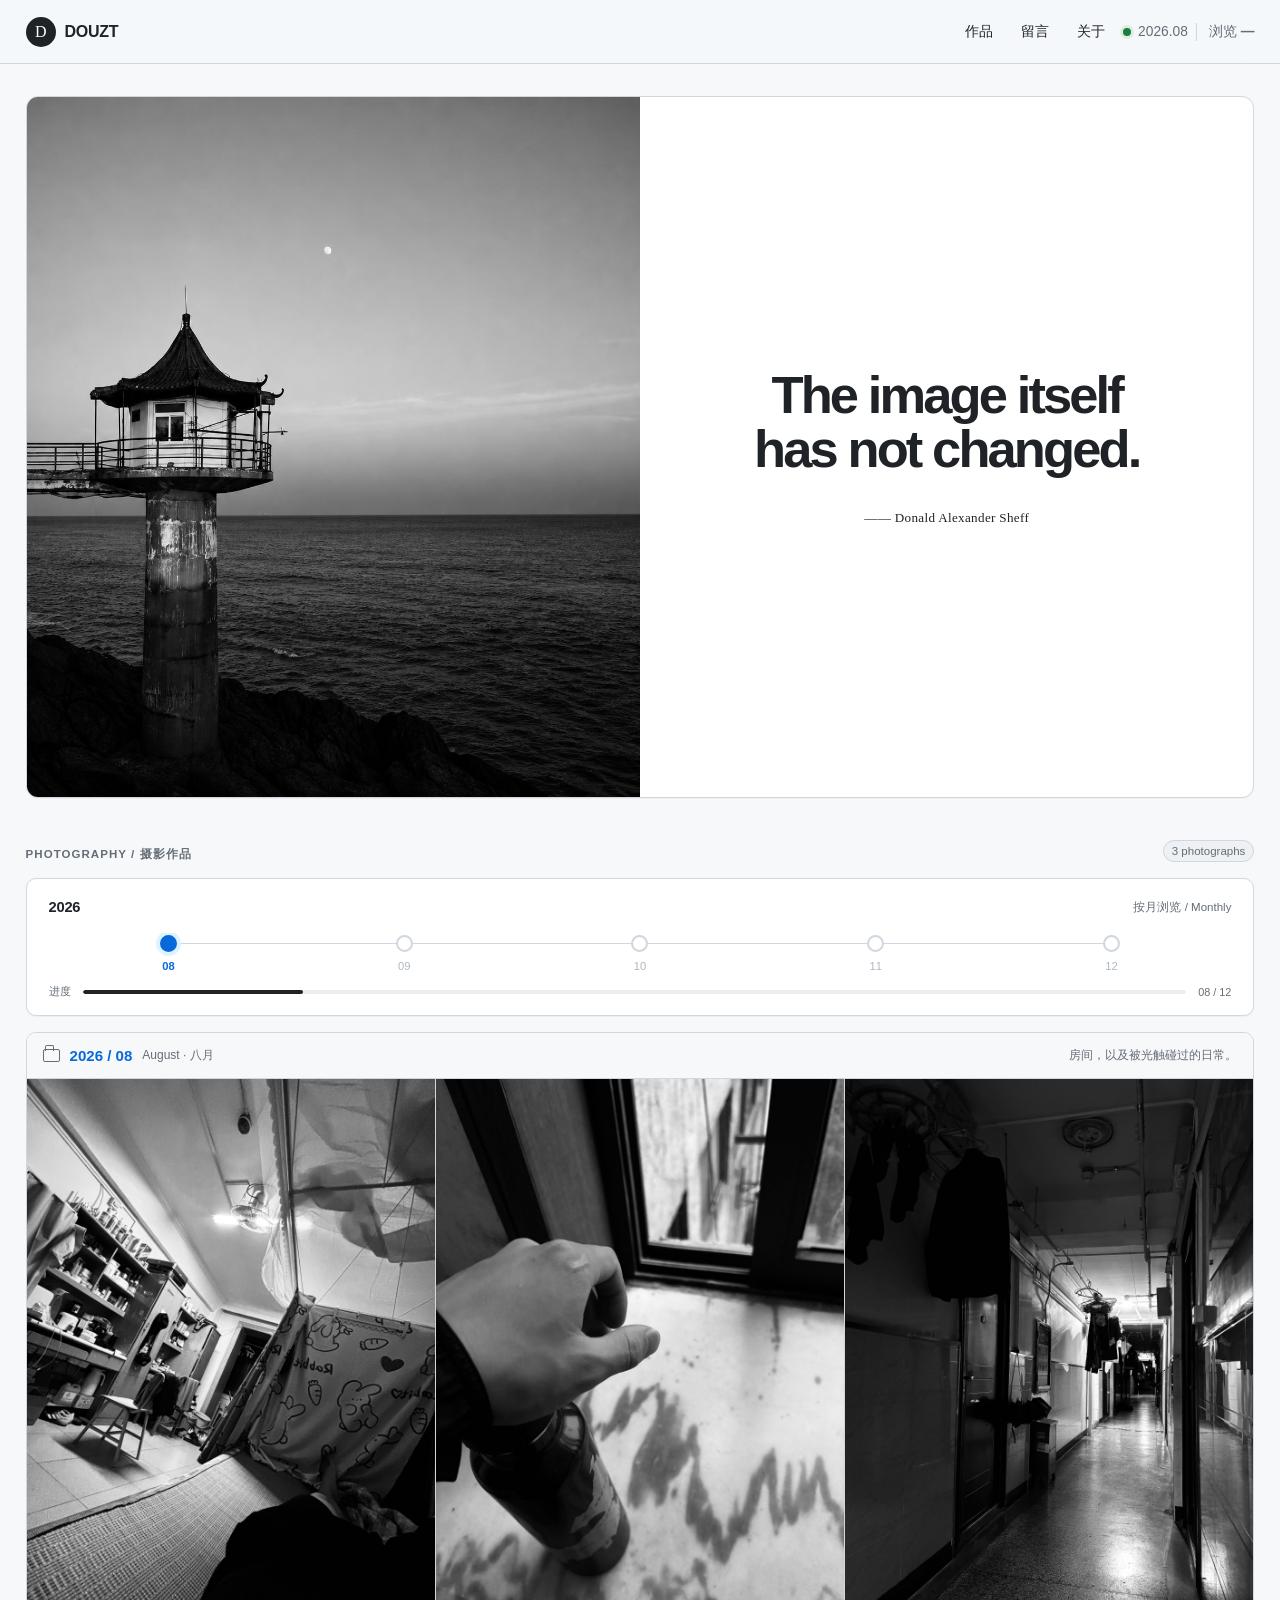
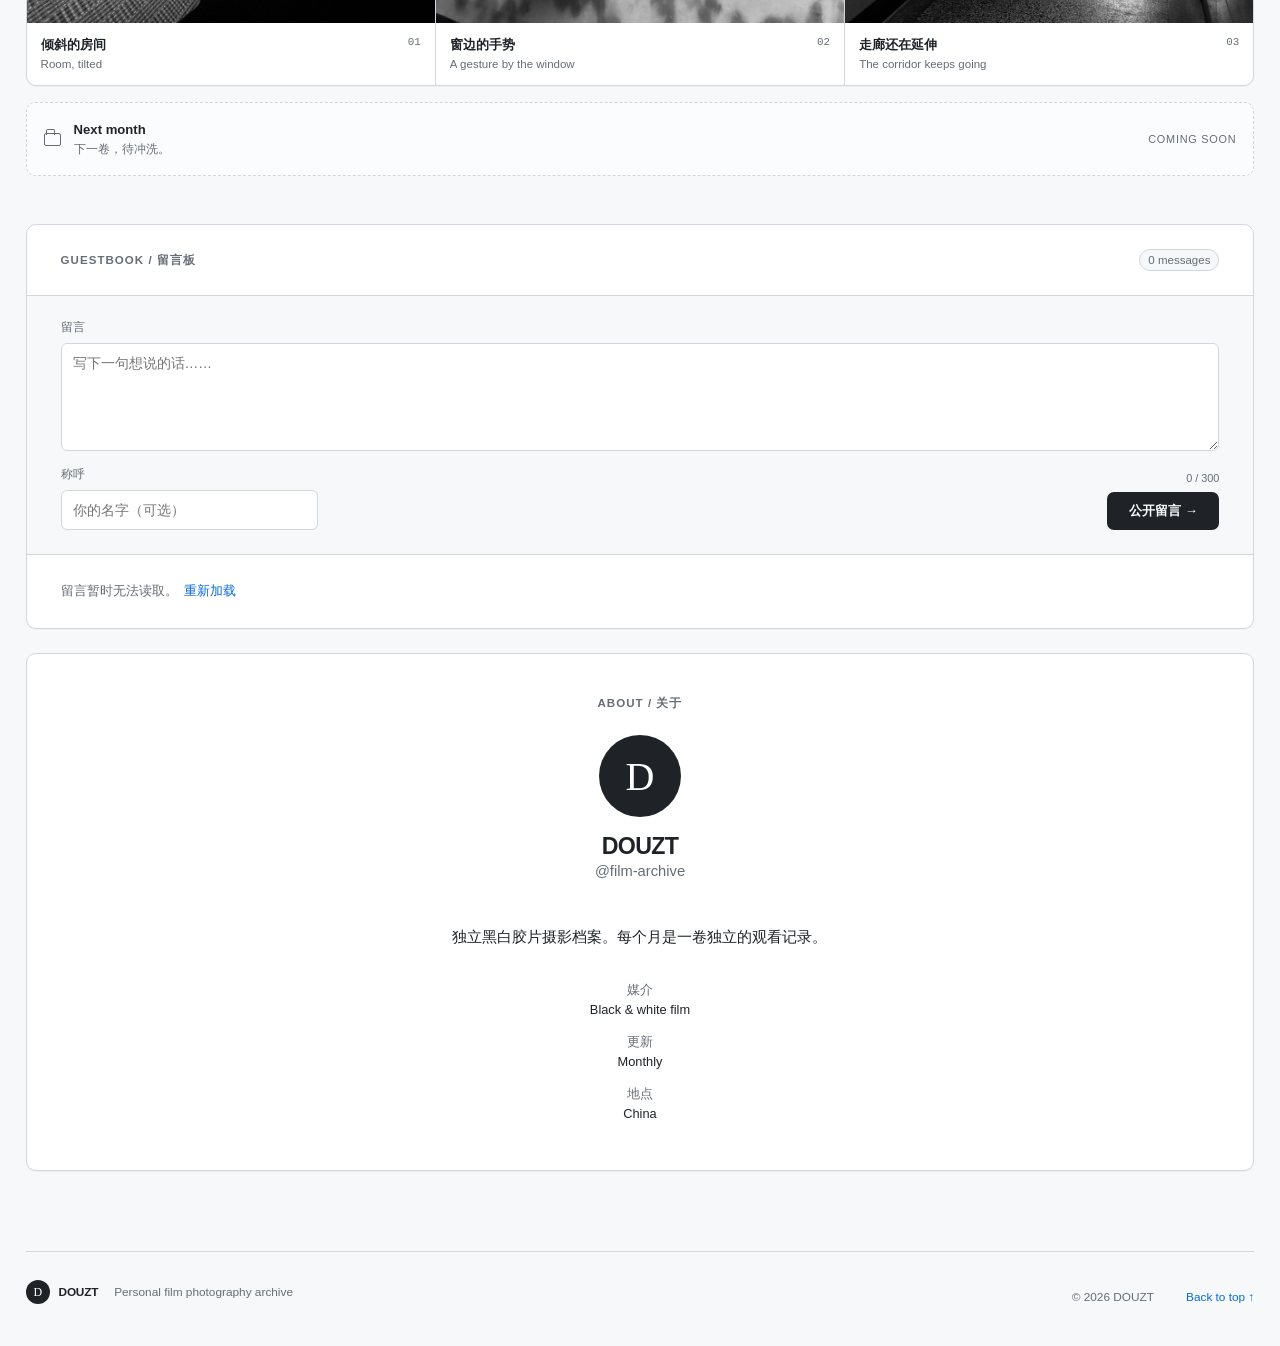
==== commit bd519e1e: "Add files via upload" ====
--- a/index.html
+++ b/index.html
@@ -78,7 +78,7 @@
 .timeline-year-tabs button.active { color: var(--accent); background: var(--accent-soft); border-color: rgba(9, 105, 218, 0.18); }
 .timeline-scroll { overflow-x: auto; padding: 2px 2px 8px; scrollbar-width: thin; }
 .timeline-track { position: relative; display: grid; grid-template-columns: repeat(12, minmax(54px, 1fr)); min-width: 720px; }
-.timeline-track::before { content: ""; position: absolute; left: 4.16%; right: 4.16%; top: 8px; height: 1px; background: var(--border); }
+.timeline-track::before { content: ""; position: absolute; left: var(--timeline-edge, 4.16%); right: var(--timeline-edge, 4.16%); top: 8px; height: 1px; background: var(--border); }
 .timeline-node { position: relative; z-index: 1; display: grid; justify-items: center; gap: 8px; padding: 0 4px 5px; color: var(--muted); background: transparent; border: 0; font: inherit; font-size: 0.7rem; font-variant-numeric: tabular-nums; cursor: pointer; }
 .timeline-node:disabled { color: #afb8c1; cursor: default; }
 .timeline-node:not(:disabled):hover, .timeline-node:not(:disabled):focus-visible { color: var(--accent); }
@@ -253,8 +253,8 @@
         <header class="section-heading reveal"><p class="overline">Photography / 摄影作品</p><span class="count-badge" id="archive-count">3 photographs</span></header>
         <div class="timeline-panel reveal">
           <div class="timeline-heading"><div><strong id="timeline-year">2026</strong><div class="timeline-year-tabs" id="timeline-years"></div></div><span>按月浏览 / Monthly</span></div>
-          <div class="timeline-scroll"><div class="timeline-track" id="timeline-track" role="tablist" aria-label="2026 年摄影作品时间轴"><button type="button" role="tab" class="timeline-node" data-month="2026-01" aria-selected="false" aria-controls="timeline-gallery" aria-label="2026 年 01 月，暂无作品" disabled><span class="timeline-dot" aria-hidden="true"></span><span>01</span></button><button type="button" role="tab" class="timeline-node" data-month="2026-02" aria-selected="false" aria-controls="timeline-gallery" aria-label="2026 年 02 月，暂无作品" disabled><span class="timeline-dot" aria-hidden="true"></span><span>02</span></button><button type="button" role="tab" class="timeline-node" data-month="2026-03" aria-selected="false" aria-controls="timeline-gallery" aria-label="2026 年 03 月，暂无作品" disabled><span class="timeline-dot" aria-hidden="true"></span><span>03</span></button><button type="button" role="tab" class="timeline-node" data-month="2026-04" aria-selected="false" aria-controls="timeline-gallery" aria-label="2026 年 04 月，暂无作品" disabled><span class="timeline-dot" aria-hidden="true"></span><span>04</span></button><button type="button" role="tab" class="timeline-node" data-month="2026-05" aria-selected="false" aria-controls="timeline-gallery" aria-label="2026 年 05 月，暂无作品" disabled><span class="timeline-dot" aria-hidden="true"></span><span>05</span></button><button type="button" role="tab" class="timeline-node" data-month="2026-06" aria-selected="false" aria-controls="timeline-gallery" aria-label="2026 年 06 月，暂无作品" disabled><span class="timeline-dot" aria-hidden="true"></span><span>06</span></button><button type="button" role="tab" class="timeline-node" data-month="2026-07" aria-selected="false" aria-controls="timeline-gallery" aria-label="2026 年 07 月，暂无作品" disabled><span class="timeline-dot" aria-hidden="true"></span><span>07</span></button><button type="button" role="tab" class="timeline-node active" data-month="2026-08" aria-selected="true" aria-controls="timeline-gallery" aria-label="2026 年 08 月"><span class="timeline-dot" aria-hidden="true"></span><span>08</span></button><button type="button" role="tab" class="timeline-node" data-month="2026-09" aria-selected="false" aria-controls="timeline-gallery" aria-label="2026 年 09 月，暂无作品" disabled><span class="timeline-dot" aria-hidden="true"></span><span>09</span></button><button type="button" role="tab" class="timeline-node" data-month="2026-10" aria-selected="false" aria-controls="timeline-gallery" aria-label="2026 年 10 月，暂无作品" disabled><span class="timeline-dot" aria-hidden="true"></span><span>10</span></button><button type="button" role="tab" class="timeline-node" data-month="2026-11" aria-selected="false" aria-controls="timeline-gallery" aria-label="2026 年 11 月，暂无作品" disabled><span class="timeline-dot" aria-hidden="true"></span><span>11</span></button><button type="button" role="tab" class="timeline-node" data-month="2026-12" aria-selected="false" aria-controls="timeline-gallery" aria-label="2026 年 12 月，暂无作品" disabled><span class="timeline-dot" aria-hidden="true"></span><span>12</span></button></div></div>
-          <div class="timeline-progress-row" aria-label="时间进度"><span>进度</span><div class="timeline-progress"><i style="width:66.6667%"></i></div><span class="timeline-progress-label">08 / 12</span></div>
+          <div class="timeline-scroll"><div class="timeline-track" id="timeline-track" role="tablist" aria-label="2026 年摄影作品时间轴" style="grid-template-columns:repeat(5,minmax(54px,1fr));--timeline-edge:10%"><button type="button" role="tab" class="timeline-node active" data-month="2026-08" aria-selected="true" aria-controls="timeline-gallery" aria-label="2026 年 08 月"><span class="timeline-dot" aria-hidden="true"></span><span>08</span></button><button type="button" role="tab" class="timeline-node" data-month="2026-09" aria-selected="false" aria-controls="timeline-gallery" aria-label="2026 年 09 月，暂无作品" disabled><span class="timeline-dot" aria-hidden="true"></span><span>09</span></button><button type="button" role="tab" class="timeline-node" data-month="2026-10" aria-selected="false" aria-controls="timeline-gallery" aria-label="2026 年 10 月，暂无作品" disabled><span class="timeline-dot" aria-hidden="true"></span><span>10</span></button><button type="button" role="tab" class="timeline-node" data-month="2026-11" aria-selected="false" aria-controls="timeline-gallery" aria-label="2026 年 11 月，暂无作品" disabled><span class="timeline-dot" aria-hidden="true"></span><span>11</span></button><button type="button" role="tab" class="timeline-node" data-month="2026-12" aria-selected="false" aria-controls="timeline-gallery" aria-label="2026 年 12 月，暂无作品" disabled><span class="timeline-dot" aria-hidden="true"></span><span>12</span></button></div></div>
+          <div class="timeline-progress-row" aria-label="时间进度"><span>进度</span><div class="timeline-progress"><i style="width:20%"></i></div><span class="timeline-progress-label">08 / 12</span></div>
         </div>
         <article class="month-card reveal" id="timeline-gallery" aria-labelledby="month-heading">
           <header class="month-bar"><div><span class="folder-icon" aria-hidden="true"></span><h3 id="month-heading">2026 / 08</h3><span class="month-name" id="month-name">August · 八月</span></div><p id="month-description">房间，以及被光触碰过的日常。</p></header>
@@ -326,8 +326,9 @@
     }
     function renderTimeline(){
       const nodes=[];
-      for(let month=1;month<=12;month+=1){const album=albums.find(function(item){return Number(item.year)===selectedYear&&Number(item.month)===month});const id=String(selectedYear)+'-'+String(month).padStart(2,'0');const active=periodId(activeAlbum)===id;nodes.push('<button type="button" role="tab" class="timeline-node'+(active?' active':'')+'" data-month="'+id+'" aria-selected="'+active+'" aria-controls="timeline-gallery" aria-label="'+selectedYear+' 年 '+String(month).padStart(2,'0')+' 月'+(album?'':'，暂无作品')+'"'+(album?'':' disabled')+'><span class="timeline-dot" aria-hidden="true"></span><span>'+String(month).padStart(2,'0')+'</span></button>')}
-      const track=document.getElementById('timeline-track');track.innerHTML=nodes.join('');track.setAttribute('aria-label',selectedYear+' 年摄影作品时间轴');document.getElementById('timeline-year').textContent=selectedYear;
+      const firstMonth=selectedYear===2026?8:1;
+      for(let month=firstMonth;month<=12;month+=1){const album=albums.find(function(item){return Number(item.year)===selectedYear&&Number(item.month)===month});const id=String(selectedYear)+'-'+String(month).padStart(2,'0');const active=periodId(activeAlbum)===id;nodes.push('<button type="button" role="tab" class="timeline-node'+(active?' active':'')+'" data-month="'+id+'" aria-selected="'+active+'" aria-controls="timeline-gallery" aria-label="'+selectedYear+' 年 '+String(month).padStart(2,'0')+' 月'+(album?'':'，暂无作品')+'"'+(album?'':' disabled')+'><span class="timeline-dot" aria-hidden="true"></span><span>'+String(month).padStart(2,'0')+'</span></button>')}
+      const track=document.getElementById('timeline-track');track.innerHTML=nodes.join('');track.style.gridTemplateColumns='repeat('+nodes.length+',minmax(54px,1fr))';track.style.setProperty('--timeline-edge',(50/nodes.length)+'%');track.setAttribute('aria-label',selectedYear+' 年摄影作品时间轴');document.getElementById('timeline-year').textContent=selectedYear;
       track.querySelectorAll('.timeline-node:not(:disabled)').forEach(function(node){node.addEventListener('click',function(){const album=albums.find(function(item){return periodId(item)===node.dataset.month});if(album)selectAlbum(album)})});
     }
     function renderGallery(){
@@ -337,7 +338,7 @@
       document.getElementById('month-heading').textContent=String(activeAlbum.year)+' / '+String(activeAlbum.month).padStart(2,'0');
       document.getElementById('month-name').textContent=(activeAlbum.title_en||'')+(activeAlbum.title_zh?' · '+activeAlbum.title_zh:'');
       document.getElementById('month-description').textContent=activeAlbum.description||'';
-      document.querySelector('.timeline-progress i').style.width=(Number(activeAlbum.month)/12*100)+'%';
+      const firstMonth=Number(activeAlbum.year)===2026?8:1;const visibleMonthCount=13-firstMonth;document.querySelector('.timeline-progress i').style.width=((Number(activeAlbum.month)-firstMonth+1)/visibleMonthCount*100)+'%';
       document.querySelector('.timeline-progress-label').textContent=String(activeAlbum.month).padStart(2,'0')+' / 12';
       document.getElementById('gallery-grid').innerHTML=works.map(function(work,index){return '<article class="photo-card"><button type="button" class="photo-button" data-index="'+index+'" aria-label="全屏查看：'+escapeHtml(work.title_zh||'摄影作品')+'"><span class="photo-frame"><img src="'+escapeHtml(work.image_url)+'" alt="'+escapeHtml(work.alt_text||work.title_zh||'摄影作品')+'" loading="lazy"></span><span class="view-cue">查看大图</span></button><div class="photo-info"><div><h4>'+escapeHtml(work.title_zh||'未命名')+'</h4><p>'+escapeHtml(work.title_en||'Untitled')+'</p></div><span>'+String(index+1).padStart(2,'0')+'</span></div></article>'}).join('');
       bindPhotoButtons();
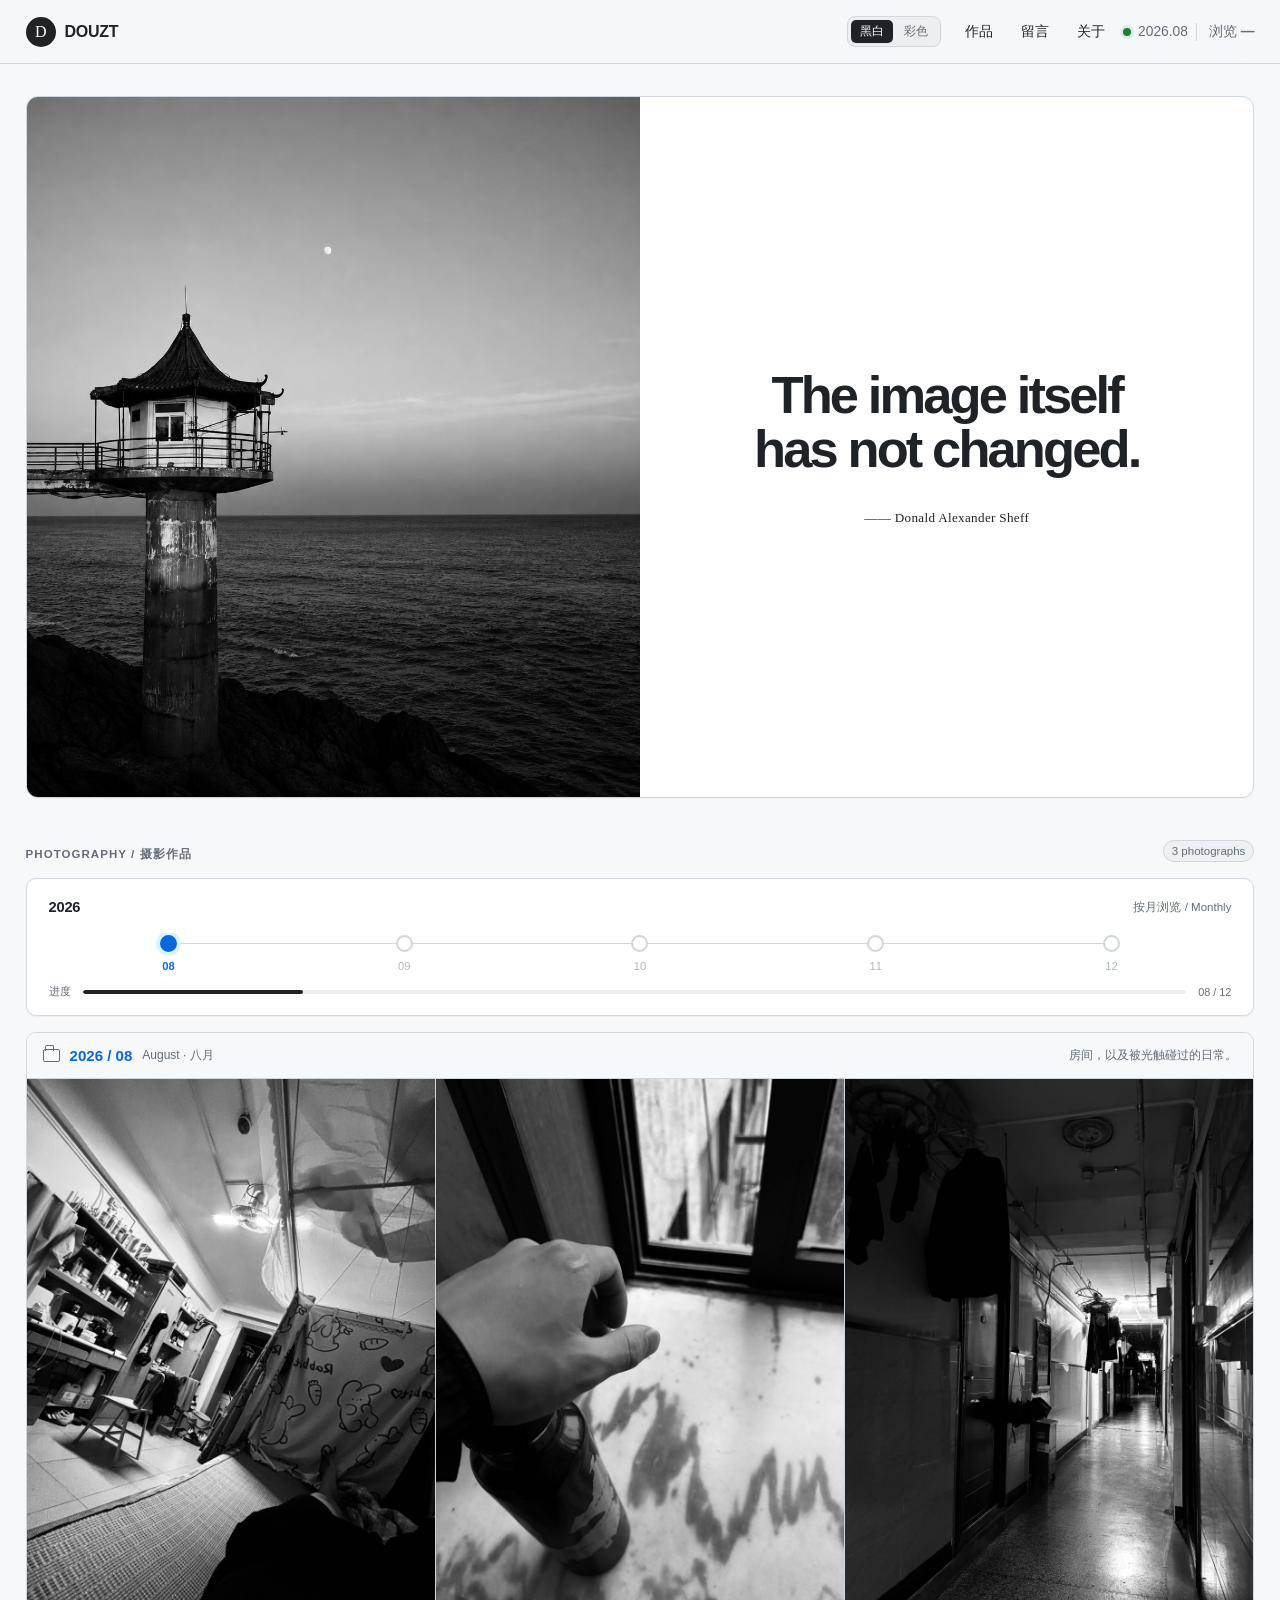
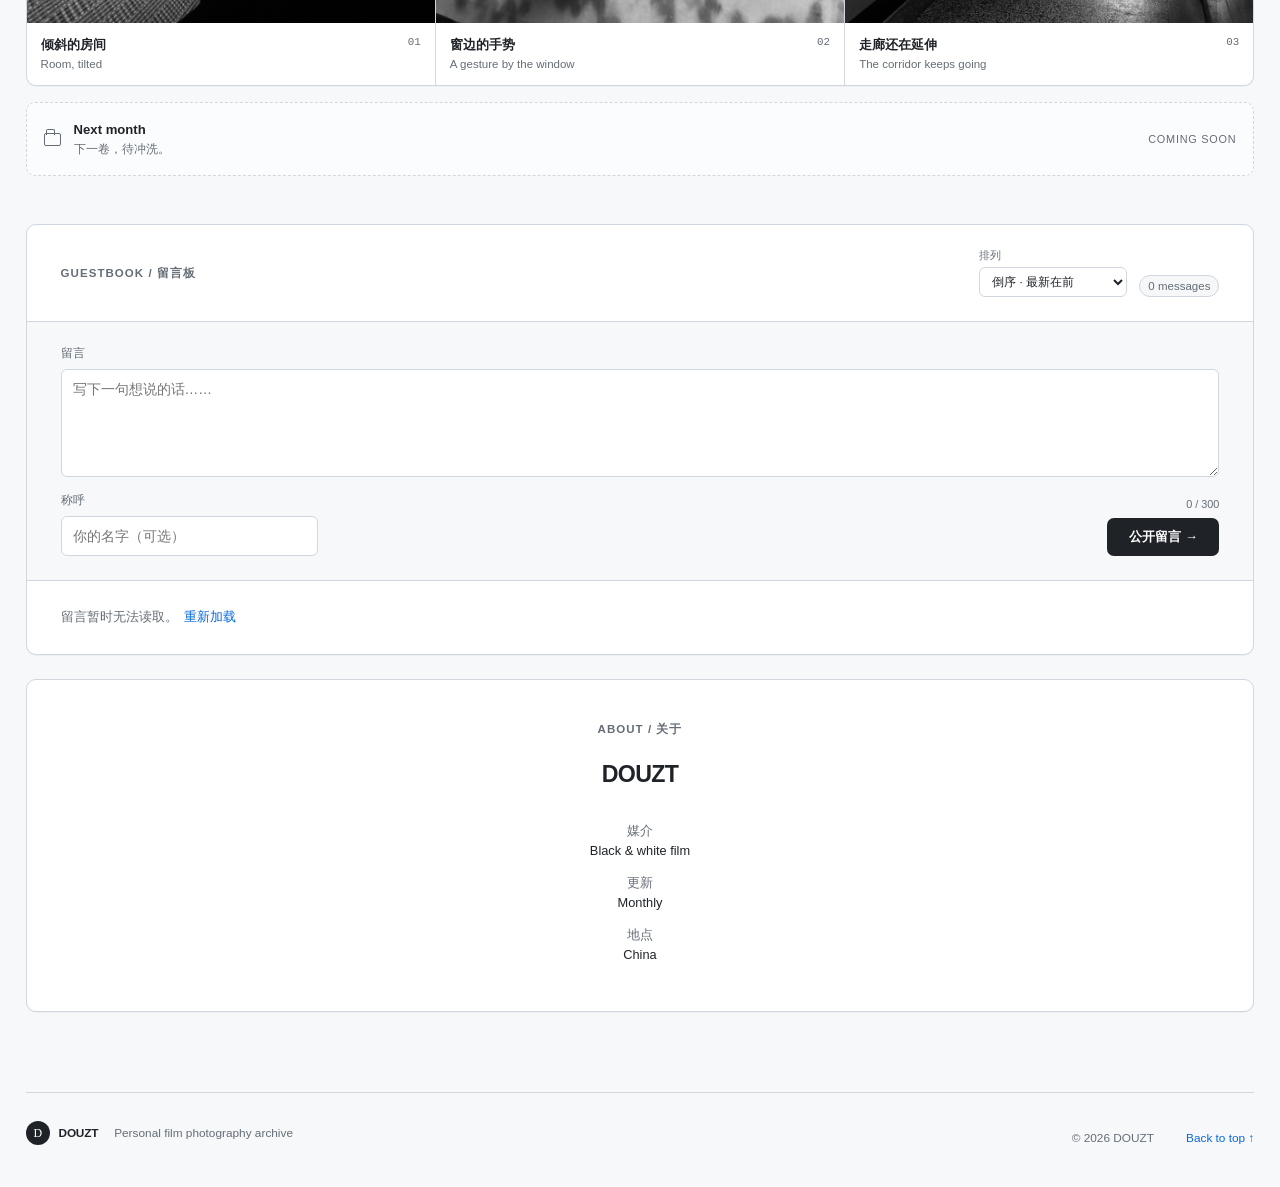
==== commit a7f9746d: "Add files via upload" ====
--- a/index.html
+++ b/index.html
@@ -1,5 +1,5 @@
 <!doctype html>
-<html lang="zh-CN">
+<html lang="zh-CN" data-theme="bw">
 <head>
   <meta charset="utf-8">
   <meta name="viewport" content="width=device-width, initial-scale=1">
@@ -24,6 +24,18 @@
   --shadow: 0 1px 0 rgba(31, 35, 40, 0.04);
 }
 
+html[data-theme="color"] {
+  --canvas: #f2f5fc;
+  --surface: #ffffff;
+  --ink: #082266;
+  --muted: #52648f;
+  --border: #b7c7e8;
+  --border-soft: #d8e1f3;
+  --accent: #002fa7;
+  --accent-soft: #dce6ff;
+  --shadow: 0 1px 0 rgba(0, 47, 167, 0.07);
+}
+
 * { box-sizing: border-box; }
 html { scroll-behavior: smooth; background: var(--canvas); }
 body { margin: 0; background: var(--canvas); color: var(--ink); font-family: -apple-system, BlinkMacSystemFont, "Segoe UI", Arial, "PingFang SC", "Microsoft YaHei", sans-serif; -webkit-font-smoothing: antialiased; }
@@ -36,11 +48,21 @@
 .brand { display: inline-flex; align-items: center; gap: 9px; font-weight: 650; letter-spacing: -0.02em; }
 .brand-mark { display: grid; place-items: center; width: 30px; height: 30px; border-radius: 50%; background: var(--ink); color: #fff; font-family: Georgia, serif; font-weight: 400; }
 .topbar nav { display: flex; align-items: center; gap: 8px; font-size: 0.86rem; }
+.mode-switch { display: inline-flex; gap: 2px; margin-right: 6px; padding: 3px; background: rgba(175, 184, 193, 0.14); border: 1px solid var(--border); border-radius: 8px; }
+.mode-switch button { padding: 4px 9px; color: var(--muted); background: transparent; border: 0; border-radius: 5px; font-size: 0.72rem; cursor: pointer; }
+.mode-switch button:hover, .mode-switch button:focus-visible { color: var(--accent); }
+.mode-switch button.active { color: #fff; background: var(--ink); box-shadow: var(--shadow); }
+html[data-theme="color"] .mode-switch button.active { background: var(--klein); }
 .topbar nav a { padding: 7px 10px; border-radius: 6px; }
 .topbar nav a:hover, .topbar nav a:focus-visible { background: rgba(208, 215, 222, 0.4); }
 .nav-status { display: inline-flex; align-items: center; gap: 7px; color: var(--muted); }
 .nav-status i { width: 8px; height: 8px; border-radius: 50%; background: #1a7f37; box-shadow: 0 0 0 3px rgba(26, 127, 55, 0.1); }
 .nav-views { padding-left: 12px; color: var(--muted); border-left: 1px solid var(--border); font-variant-numeric: tabular-nums; }
+html[data-theme="color"] .topbar { background: rgba(242, 245, 252, 0.92); }
+html[data-theme="color"] .month-bar, html[data-theme="color"] .guestbook-form { background: #f2f5fc; }
+html[data-theme="color"] .empty-month { background: rgba(255, 255, 255, 0.72); }
+html[data-theme="color"] .timeline-progress { background: #dce4f3; }
+html[data-theme="color"] .timeline-progress i, html[data-theme="color"] .form-actions button { background: var(--klein); }
 
 .site-content { width: calc(100% - clamp(28px, 4vw, 72px)); margin: 0 auto; padding: 32px 0 80px; }
 .compact-hero { display: grid; grid-template-columns: repeat(2, minmax(0, 1fr)); height: clamp(680px, 78vh, 860px); overflow: hidden; background: var(--surface); border: 1px solid var(--border); border-radius: 12px; box-shadow: var(--shadow); }
@@ -128,6 +150,9 @@
 
 .guestbook-card { margin: 48px 0 0; overflow: hidden; background: var(--surface); border: 1px solid var(--border); border-radius: 10px; box-shadow: var(--shadow); }
 .guestbook-heading { display: flex; align-items: center; justify-content: space-between; gap: 24px; padding: 24px 34px; border-bottom: 1px solid var(--border); }
+.guestbook-tools { display: flex; align-items: end; gap: 12px; }
+.guestbook-tools label { display: grid; gap: 4px; color: var(--muted); font-size: 0.68rem; }
+.guestbook-tools select { min-width: 148px; padding: 6px 28px 6px 8px; color: var(--ink); background: var(--surface); border: 1px solid var(--border); border-radius: 6px; font: inherit; font-size: 0.74rem; }
 .guestbook-heading h2 { margin: 7px 0 6px; font-size: 1.75rem; letter-spacing: -0.035em; }
 .guestbook-heading > div > p:last-child { margin: 0; color: var(--muted); font-size: 0.8rem; line-height: 1.6; }
 .guestbook-form { display: grid; grid-template-columns: minmax(220px, 0.34fr) minmax(0, 1fr) auto; gap: 16px; align-items: end; padding: 24px 34px; background: #f6f8fa; border-bottom: 1px solid var(--border); }
@@ -144,11 +169,10 @@
 .form-actions button:hover { background: #32383f; transform: translateY(-1px); }
 .form-actions button:disabled { opacity: 0.55; cursor: not-allowed; transform: none; }
 .message-list { display: grid; }
-.message-item { display: grid; grid-template-columns: minmax(150px, 0.28fr) minmax(0, 1fr); gap: 24px; padding: 20px 34px; border-bottom: 1px solid var(--border-soft); }
+.message-item { display: grid; grid-template-columns: minmax(0, 1fr) minmax(110px, 0.2fr) minmax(160px, auto); gap: 24px; align-items: start; padding: 20px 34px; border-bottom: 1px solid var(--border-soft); }
 .message-item:last-child { border-bottom: 0; }
-.message-item header { display: flex; flex-direction: column; gap: 4px; }
-.message-item strong { font-size: 0.82rem; }
-.message-item time { color: var(--muted); font-size: 0.7rem; }
+.message-item strong { justify-self: end; font-size: 0.82rem; }
+.message-item time { justify-self: end; color: var(--muted); font-size: 0.7rem; font-variant-numeric: tabular-nums; white-space: nowrap; }
 .message-item p { margin: 0; color: var(--ink); font-size: 0.85rem; line-height: 1.7; white-space: pre-wrap; overflow-wrap: anywhere; }
 .board-state { margin: 0; padding: 28px 34px; color: var(--muted); font-size: 0.8rem; }
 .board-state button { margin-left: 6px; padding: 0; color: var(--accent); background: transparent; border: 0; cursor: pointer; }
@@ -190,6 +214,8 @@
 @media (max-width: 620px) {
   .topbar { height: 58px; }
   .topbar nav a:not(.nav-status) { display: none; }
+  .mode-switch { margin-right: 0; }
+  .mode-switch button { padding-inline: 7px; }
   .site-content { padding-top: 18px; }
   .compact-hero { min-height: 0; }
   .hero-visual { height: clamp(420px, 68vh, 560px); min-height: 0; }
@@ -205,8 +231,11 @@
   .guestbook-form { grid-template-columns: 1fr; padding: 22px 24px; }
   .guestbook-form .message-field, .guestbook-form .name-field, .form-actions { grid-column: 1; }
   .form-actions { justify-content: space-between; }
-  .message-item { grid-template-columns: 1fr; gap: 10px; padding: 18px 24px; }
-  .message-item header { flex-direction: row; justify-content: space-between; }
+  .guestbook-heading { align-items: flex-start; }
+  .guestbook-tools { align-items: flex-end; flex-direction: column-reverse; }
+  .message-item { grid-template-columns: 1fr auto; gap: 8px 16px; padding: 18px 24px; }
+  .message-item p { grid-column: 1 / -1; }
+  .message-item strong { justify-self: start; }
   .board-state { padding: 24px; }
   footer { grid-template-columns: 1fr auto; }
   footer > div { display: block; }
@@ -233,6 +262,7 @@
     <div class="topbar-inner">
       <a class="brand" href="#top" aria-label="返回首页"><span class="brand-mark">D</span><span>DOUZT</span></a>
       <nav aria-label="主要导航">
+        <div class="mode-switch" role="group" aria-label="切换摄影版本"><button type="button" class="active" data-mode="bw" aria-pressed="true">黑白</button><button type="button" data-mode="color" aria-pressed="false">彩色</button></div>
         <a href="#archive">作品</a><a href="#guestbook">留言</a><a href="#about">关于</a>
         <span class="nav-status"><i></i><span id="nav-period">2026.08</span></span><span class="nav-views" aria-label="总浏览量">浏览 <b id="view-count">—</b></span>
       </nav>
@@ -265,7 +295,7 @@
     </section>
 
     <section class="guestbook-card reveal" id="guestbook" aria-labelledby="guestbook-title">
-      <header class="guestbook-heading"><p class="overline" id="guestbook-title">Guestbook / 留言板</p><span class="count-badge" id="message-count">0 messages</span></header>
+      <header class="guestbook-heading"><p class="overline" id="guestbook-title">Guestbook / 留言板</p><div class="guestbook-tools"><label><span>排列</span><select id="message-order"><option value="desc">倒序 · 最新在前</option><option value="asc">正序 · 最早在前</option></select></label><span class="count-badge" id="message-count">0 messages</span></div></header>
       <form class="guestbook-form" id="guestbook-form">
         <label class="message-field"><span>留言</span><textarea id="guest-message" required maxlength="300" rows="4" placeholder="写下一句想说的话……"></textarea></label>
         <label class="name-field"><span>称呼</span><input id="guest-name" type="text" maxlength="30" placeholder="你的名字（可选）"></label>
@@ -275,8 +305,8 @@
     </section>
 
     <section class="about-card reveal" id="about">
-      <div class="about-identity"><p class="overline">About / 关于</p><div class="avatar" aria-hidden="true">D</div><h2>DOUZT</h2><p class="handle">@film-archive</p></div>
-      <div class="about-profile-copy"><p id="about-description">独立黑白胶片摄影档案。每个月是一卷独立的观看记录。</p><dl><div><dt>媒介</dt><dd>Black &amp; white film</dd></div><div><dt>更新</dt><dd>Monthly</dd></div><div><dt>地点</dt><dd>China</dd></div></dl></div>
+      <div class="about-identity"><p class="overline">About / 关于</p><h2>DOUZT</h2></div>
+      <div class="about-profile-copy"><dl><div><dt>媒介</dt><dd id="about-media">Black &amp; white film</dd></div><div><dt>更新</dt><dd>Monthly</dd></div><div><dt>地点</dt><dd>China</dd></div></dl></div>
     </section>
   </main>
 
@@ -290,7 +320,7 @@
   </div>
 
   <script>
-    const fallbackAlbums=[{id:'fallback-2026-08',year:2026,month:8,title_zh:'八月',title_en:'August',description:'房间，以及被光触碰过的日常。'}];
+    const fallbackAlbums=[{id:'fallback-2026-08',collection:'bw',year:2026,month:8,title_zh:'八月',title_en:'August',description:'房间，以及被光触碰过的日常。'},{id:'fallback-color-2026-08',collection:'color',year:2026,month:8,title_zh:'八月',title_en:'August',description:''}];
     const fallbackWorks=[
       {id:'fallback-1',album_id:'fallback-2026-08',image_url:'room-01.jpg',title_zh:'倾斜的房间',title_en:'Room, tilted',alt_text:'倾斜视角下的黑白房间、帘子与生活用品'},
       {id:'fallback-2',album_id:'fallback-2026-08',image_url:'room-02.jpg',title_zh:'窗边的手势',title_en:'A gesture by the window',alt_text:'窗边一只扶着瓶子的手，墙上落着模糊树影'},
@@ -299,13 +329,23 @@
     let albums=fallbackAlbums.slice();
     let allPhotos=fallbackWorks.slice();
     let works=fallbackWorks.slice();
-    let activeAlbum=albums[0];
+    let mode=localStorage.getItem('douzt-photo-mode')==='color'?'color':'bw';
+    let activeAlbum=fallbackAlbums.find(function(album){return album.collection===mode})||fallbackAlbums[0];
     let selectedYear=2026;
+    const heroSourcesPrefix='__douzt_hero__:';
+    let heroSources={bw:'hero-pavilion-square.png',color:'hero-pavilion-color.jpg'};
     const lightbox=document.querySelector('.lightbox');
     const full=document.querySelector('.lightbox-image img');
     let current=0;
+    const richTextPrefix='__douzt_rich__:';
     function escapeHtml(value){const node=document.createElement('span');node.textContent=value==null?'':String(value);return node.innerHTML}
+    function unpackRichText(value,fallback){const source=value==null||value===''?String(fallback||''):String(value);if(!source.startsWith(richTextPrefix))return{text:source,style:{}};try{const parsed=JSON.parse(source.slice(richTextPrefix.length));return{text:String(parsed.text||fallback||''),style:parsed.style&&typeof parsed.style==='object'?parsed.style:{}}}catch(error){return{text:source,style:{}}}}
+    function richStyle(style){const rules=[];const size=Number(style&&style.fontSize);if(Number.isFinite(size)&&size>=10&&size<=96)rules.push('font-size:'+size+'px');if(style&&style.bold)rules.push('font-weight:700');if(style&&style.italic)rules.push('font-style:italic');if(style&&['left','center','right'].includes(style.align))rules.push('text-align:'+style.align);return rules.join(';')}
+    function richSpan(value,fallback){const rich=unpackRichText(value,fallback);return '<span style="'+escapeHtml(richStyle(rich.style))+'">'+escapeHtml(rich.text)+'</span>'}
+    function applyRichText(element,value,fallback){const rich=unpackRichText(value,fallback);element.textContent=rich.text;element.style.cssText=richStyle(rich.style);return rich}
+    function unpackHeroSources(value){const source=String(value||'');const fallback={bw:'hero-pavilion-square.png',color:'hero-pavilion-color.jpg'};if(!source.startsWith(heroSourcesPrefix))return{bw:source||fallback.bw,color:fallback.color};try{const parsed=JSON.parse(source.slice(heroSourcesPrefix.length));return{bw:String(parsed.bw||fallback.bw),color:String(parsed.color||fallback.color)}}catch(error){return fallback}}
     function periodId(album){return String(album.year)+'-'+String(album.month).padStart(2,'0')}
+    function modeAlbums(){const matches=albums.filter(function(album){return String(album.collection||'bw')===mode});return matches.length?matches:fallbackAlbums.filter(function(album){return album.collection===mode})}
     function show(index){if(!works.length)return;current=(index+works.length)%works.length;const work=works[current];full.src=work.image_url;full.alt=work.alt_text||work.title_zh||'摄影作品';document.querySelector('.lb-number').textContent=String(current+1).padStart(2,'0')+' / '+String(works.length).padStart(2,'0');document.querySelector('.lb-title').textContent=work.title_zh||'未命名';document.querySelector('.lb-date').textContent=String(activeAlbum.year)+'.'+String(activeAlbum.month).padStart(2,'0')}
     function openBox(index){show(index);lightbox.classList.add('open');lightbox.setAttribute('aria-hidden','false');document.body.style.overflow='hidden';document.querySelector('.lightbox-close').focus()}
     function closeBox(){lightbox.classList.remove('open');lightbox.setAttribute('aria-hidden','true');document.body.style.overflow=''}
@@ -320,31 +360,33 @@
     if('IntersectionObserver' in window){const observer=new IntersectionObserver(function(entries){entries.forEach(function(entry){if(entry.isIntersecting){entry.target.classList.add('is-visible');observer.unobserve(entry.target)}})},{threshold:.08});revealNodes.forEach(function(node){observer.observe(node)})}else{revealNodes.forEach(function(node){node.classList.add('is-visible')})}
 
     function renderYearTabs(){
-      const years=Array.from(new Set(albums.map(function(album){return Number(album.year)}))).sort(function(a,b){return b-a});
+      const currentAlbums=modeAlbums();const years=Array.from(new Set(currentAlbums.map(function(album){return Number(album.year)}))).sort(function(a,b){return b-a});
       document.getElementById('timeline-years').innerHTML=years.length>1?years.map(function(year){return '<button type="button" data-year="'+year+'" class="'+(year===selectedYear?'active':'')+'">'+year+'</button>'}).join(''):'';
-      document.querySelectorAll('#timeline-years button').forEach(function(button){button.addEventListener('click',function(){selectedYear=Number(button.dataset.year);const next=albums.find(function(album){return Number(album.year)===selectedYear});if(next)selectAlbum(next);renderYearTabs()})});
+      document.querySelectorAll('#timeline-years button').forEach(function(button){button.addEventListener('click',function(){selectedYear=Number(button.dataset.year);const next=currentAlbums.find(function(album){return Number(album.year)===selectedYear});if(next)selectAlbum(next);renderYearTabs()})});
     }
     function renderTimeline(){
       const nodes=[];
       const firstMonth=selectedYear===2026?8:1;
-      for(let month=firstMonth;month<=12;month+=1){const album=albums.find(function(item){return Number(item.year)===selectedYear&&Number(item.month)===month});const id=String(selectedYear)+'-'+String(month).padStart(2,'0');const active=periodId(activeAlbum)===id;nodes.push('<button type="button" role="tab" class="timeline-node'+(active?' active':'')+'" data-month="'+id+'" aria-selected="'+active+'" aria-controls="timeline-gallery" aria-label="'+selectedYear+' 年 '+String(month).padStart(2,'0')+' 月'+(album?'':'，暂无作品')+'"'+(album?'':' disabled')+'><span class="timeline-dot" aria-hidden="true"></span><span>'+String(month).padStart(2,'0')+'</span></button>')}
+      const currentAlbums=modeAlbums();for(let month=firstMonth;month<=12;month+=1){const album=currentAlbums.find(function(item){return Number(item.year)===selectedYear&&Number(item.month)===month});const id=String(selectedYear)+'-'+String(month).padStart(2,'0');const active=periodId(activeAlbum)===id;nodes.push('<button type="button" role="tab" class="timeline-node'+(active?' active':'')+'" data-month="'+id+'" aria-selected="'+active+'" aria-controls="timeline-gallery" aria-label="'+selectedYear+' 年 '+String(month).padStart(2,'0')+' 月'+(album?'':'，暂无作品')+'"'+(album?'':' disabled')+'><span class="timeline-dot" aria-hidden="true"></span><span>'+String(month).padStart(2,'0')+'</span></button>')}
       const track=document.getElementById('timeline-track');track.innerHTML=nodes.join('');track.style.gridTemplateColumns='repeat('+nodes.length+',minmax(54px,1fr))';track.style.setProperty('--timeline-edge',(50/nodes.length)+'%');track.setAttribute('aria-label',selectedYear+' 年摄影作品时间轴');document.getElementById('timeline-year').textContent=selectedYear;
-      track.querySelectorAll('.timeline-node:not(:disabled)').forEach(function(node){node.addEventListener('click',function(){const album=albums.find(function(item){return periodId(item)===node.dataset.month});if(album)selectAlbum(album)})});
+      track.querySelectorAll('.timeline-node:not(:disabled)').forEach(function(node){node.addEventListener('click',function(){const album=currentAlbums.find(function(item){return periodId(item)===node.dataset.month});if(album)selectAlbum(album)})});
     }
     function renderGallery(){
       works=allPhotos.filter(function(photo){return String(photo.album_id)===String(activeAlbum.id)});
       document.getElementById('nav-period').textContent=String(activeAlbum.year)+'.'+String(activeAlbum.month).padStart(2,'0');
       document.getElementById('archive-count').textContent=works.length+' photographs';
       document.getElementById('month-heading').textContent=String(activeAlbum.year)+' / '+String(activeAlbum.month).padStart(2,'0');
-      document.getElementById('month-name').textContent=(activeAlbum.title_en||'')+(activeAlbum.title_zh?' · '+activeAlbum.title_zh:'');
-      document.getElementById('month-description').textContent=activeAlbum.description||'';
+      document.getElementById('month-name').innerHTML=richSpan(activeAlbum.title_en,'')+(unpackRichText(activeAlbum.title_zh,'').text?' · '+richSpan(activeAlbum.title_zh,''):'');
+      applyRichText(document.getElementById('month-description'),activeAlbum.description,'');
       const firstMonth=Number(activeAlbum.year)===2026?8:1;const visibleMonthCount=13-firstMonth;document.querySelector('.timeline-progress i').style.width=((Number(activeAlbum.month)-firstMonth+1)/visibleMonthCount*100)+'%';
       document.querySelector('.timeline-progress-label').textContent=String(activeAlbum.month).padStart(2,'0')+' / 12';
-      document.getElementById('gallery-grid').innerHTML=works.map(function(work,index){return '<article class="photo-card"><button type="button" class="photo-button" data-index="'+index+'" aria-label="全屏查看：'+escapeHtml(work.title_zh||'摄影作品')+'"><span class="photo-frame"><img src="'+escapeHtml(work.image_url)+'" alt="'+escapeHtml(work.alt_text||work.title_zh||'摄影作品')+'" loading="lazy"></span><span class="view-cue">查看大图</span></button><div class="photo-info"><div><h4>'+escapeHtml(work.title_zh||'未命名')+'</h4><p>'+escapeHtml(work.title_en||'Untitled')+'</p></div><span>'+String(index+1).padStart(2,'0')+'</span></div></article>'}).join('');
+      document.getElementById('gallery-grid').innerHTML=works.map(function(work,index){const titleZh=unpackRichText(work.title_zh,'未命名');return '<article class="photo-card"><button type="button" class="photo-button" data-index="'+index+'" aria-label="全屏查看：'+escapeHtml(titleZh.text||'摄影作品')+'"><span class="photo-frame"><img src="'+escapeHtml(work.image_url)+'" alt="'+escapeHtml(work.alt_text||titleZh.text||'摄影作品')+'" loading="lazy"></span><span class="view-cue">查看大图</span></button><div class="photo-info"><div><h4>'+richSpan(work.title_zh,'未命名')+'</h4><p>'+richSpan(work.title_en,'Untitled')+'</p></div><span>'+String(index+1).padStart(2,'0')+'</span></div></article>'}).join('');
       bindPhotoButtons();
     }
     function selectAlbum(album){activeAlbum=album;selectedYear=Number(album.year);closeBox();renderTimeline();renderGallery();renderYearTabs()}
-    selectAlbum(activeAlbum);
+    function selectMode(nextMode){mode=nextMode==='color'?'color':'bw';localStorage.setItem('douzt-photo-mode',mode);document.documentElement.dataset.theme=mode;document.querySelectorAll('[data-mode]').forEach(function(button){const active=button.dataset.mode===mode;button.classList.toggle('active',active);button.setAttribute('aria-pressed',String(active))});document.getElementById('hero-image').src=heroSources[mode];document.getElementById('hero-image').alt='海边完整灯塔、月亮与水面的'+(mode==='color'?'彩色':'黑白')+'照片';document.getElementById('about-media').textContent=mode==='color'?'Color photography':'Black & white film';const next=modeAlbums()[0];if(next)selectAlbum(next)}
+    document.querySelectorAll('[data-mode]').forEach(function(button){button.addEventListener('click',function(){selectMode(button.dataset.mode)})});
+    selectMode(mode);
 
     const counterEndpoint='https://counterapi.com/api/douzt12.github.io/view/home';
     const counted=sessionStorage.getItem('douzt-view-counted')==='1';
@@ -361,31 +403,33 @@
       if(!guestbookReady)return;
       const headers=guestbookHeaders();
       Promise.all([
-        fetch(supabaseUrl+'/rest/v1/portfolio_albums?select=id,year,month,title_zh,title_en,description,sort_order&published=eq.true&order=year.desc,month.desc,sort_order.desc',{headers:headers}),
+        fetch(supabaseUrl+'/rest/v1/portfolio_albums?select=*&published=eq.true&order=year.desc,month.desc,sort_order.desc',{headers:headers}),
         fetch(supabaseUrl+'/rest/v1/portfolio_photos?select=id,album_id,image_url,title_zh,title_en,alt_text,caption,sort_order&published=eq.true&order=sort_order.asc,created_at.asc',{headers:headers}),
         fetch(supabaseUrl+'/rest/v1/site_settings?select=hero_image_url,quote_text,quote_author,about_text&id=eq.main&limit=1',{headers:headers})
       ]).then(function(responses){if(responses.some(function(response){return !response.ok}))throw new Error();return Promise.all(responses.map(function(response){return response.json()}))}).then(function(rows){
-        if(rows[0].length){albums=rows[0];allPhotos=rows[1];selectAlbum(albums[0])}
+        if(rows[0].length){albums=rows[0].map(function(album){return Object.assign({},album,{collection:album.collection||'bw'})});allPhotos=rows[1];selectMode(mode)}
         const settings=rows[2][0];if(!settings)return;
-        if(settings.hero_image_url)document.getElementById('hero-image').src=settings.hero_image_url;
-        if(settings.quote_text)document.getElementById('hero-title').innerHTML=splitQuote(settings.quote_text).map(function(line){return '<span>'+escapeHtml(line)+'</span>'}).join('');
-        if(settings.quote_author)document.getElementById('quote-credit').textContent='—— '+settings.quote_author;
-        if(settings.about_text)document.getElementById('about-description').textContent=settings.about_text;
+        heroSources=unpackHeroSources(settings.hero_image_url);document.getElementById('hero-image').src=heroSources[mode];
+        if(settings.quote_text){const quote=unpackRichText(settings.quote_text,'The image itself has not changed.');const heroTitle=document.getElementById('hero-title');heroTitle.innerHTML=splitQuote(quote.text).map(function(line){return '<span>'+escapeHtml(line)+'</span>'}).join('');heroTitle.style.cssText=richStyle(quote.style)}
+        if(settings.quote_author){const author=unpackRichText(settings.quote_author,'Donald Alexander Sheff');const credit=document.getElementById('quote-credit');credit.textContent='—— '+author.text;credit.style.cssText=richStyle(author.style)}
       }).catch(function(){})
     }
     loadPortfolio();
 
-    function formatDate(value){return new Intl.DateTimeFormat('zh-CN',{year:'numeric',month:'2-digit',day:'2-digit'}).format(new Date(value))}
+    function formatDate(value){return new Intl.DateTimeFormat('zh-CN',{year:'numeric',month:'2-digit',day:'2-digit',hour:'2-digit',minute:'2-digit'}).format(new Date(value))}
+    let messageOrder=localStorage.getItem('douzt-message-order')==='asc'?'asc':'desc';
+    document.getElementById('message-order').value=messageOrder;
     function loadMessages(){
       if(!guestbookReady){messageList.innerHTML='<p class="board-state">免登录留言正在配置。</p>';return}
       messageList.innerHTML='<p class="board-state">正在读取留言……</p>';
-      return fetch(supabaseUrl+'/rest/v1/guestbook_messages?select=id,name,message,created_at&order=created_at.desc&limit=50',{headers:guestbookHeaders()}).then(function(response){if(!response.ok)throw new Error();return response.json()}).then(function(messages){
+      return fetch(supabaseUrl+'/rest/v1/guestbook_messages?select=id,name,message,created_at&order=created_at.'+messageOrder+'&limit=50',{headers:guestbookHeaders()}).then(function(response){if(!response.ok)throw new Error();return response.json()}).then(function(messages){
         document.getElementById('message-count').textContent=messages.length+' messages';
         if(!messages.length){messageList.innerHTML='<p class="board-state">还没有留言。</p>';return}
-        messageList.innerHTML=messages.map(function(item){return '<article class="message-item"><header><strong>'+escapeHtml(item.name||'访客')+'</strong><time datetime="'+escapeHtml(item.created_at)+'">'+formatDate(item.created_at)+'</time></header><p>'+escapeHtml(item.message)+'</p></article>'}).join('');
+        messageList.innerHTML=messages.map(function(item){return '<article class="message-item"><p>'+escapeHtml(item.message)+'</p><strong>'+escapeHtml(item.name||'访客')+'</strong><time datetime="'+escapeHtml(item.created_at)+'">'+formatDate(item.created_at)+'</time></article>'}).join('');
       }).catch(function(){messageList.innerHTML='<p class="board-state">留言暂时无法读取。<button type="button" id="reload-messages">重新加载</button></p>';document.getElementById('reload-messages').addEventListener('click',loadMessages)});
     }
     loadMessages();
+    document.getElementById('message-order').addEventListener('change',function(event){messageOrder=event.target.value==='asc'?'asc':'desc';localStorage.setItem('douzt-message-order',messageOrder);loadMessages()});
     const guestMessage=document.getElementById('guest-message');
     const guestForm=document.getElementById('guestbook-form');
     const guestSubmit=guestForm.querySelector('button[type="submit"]');
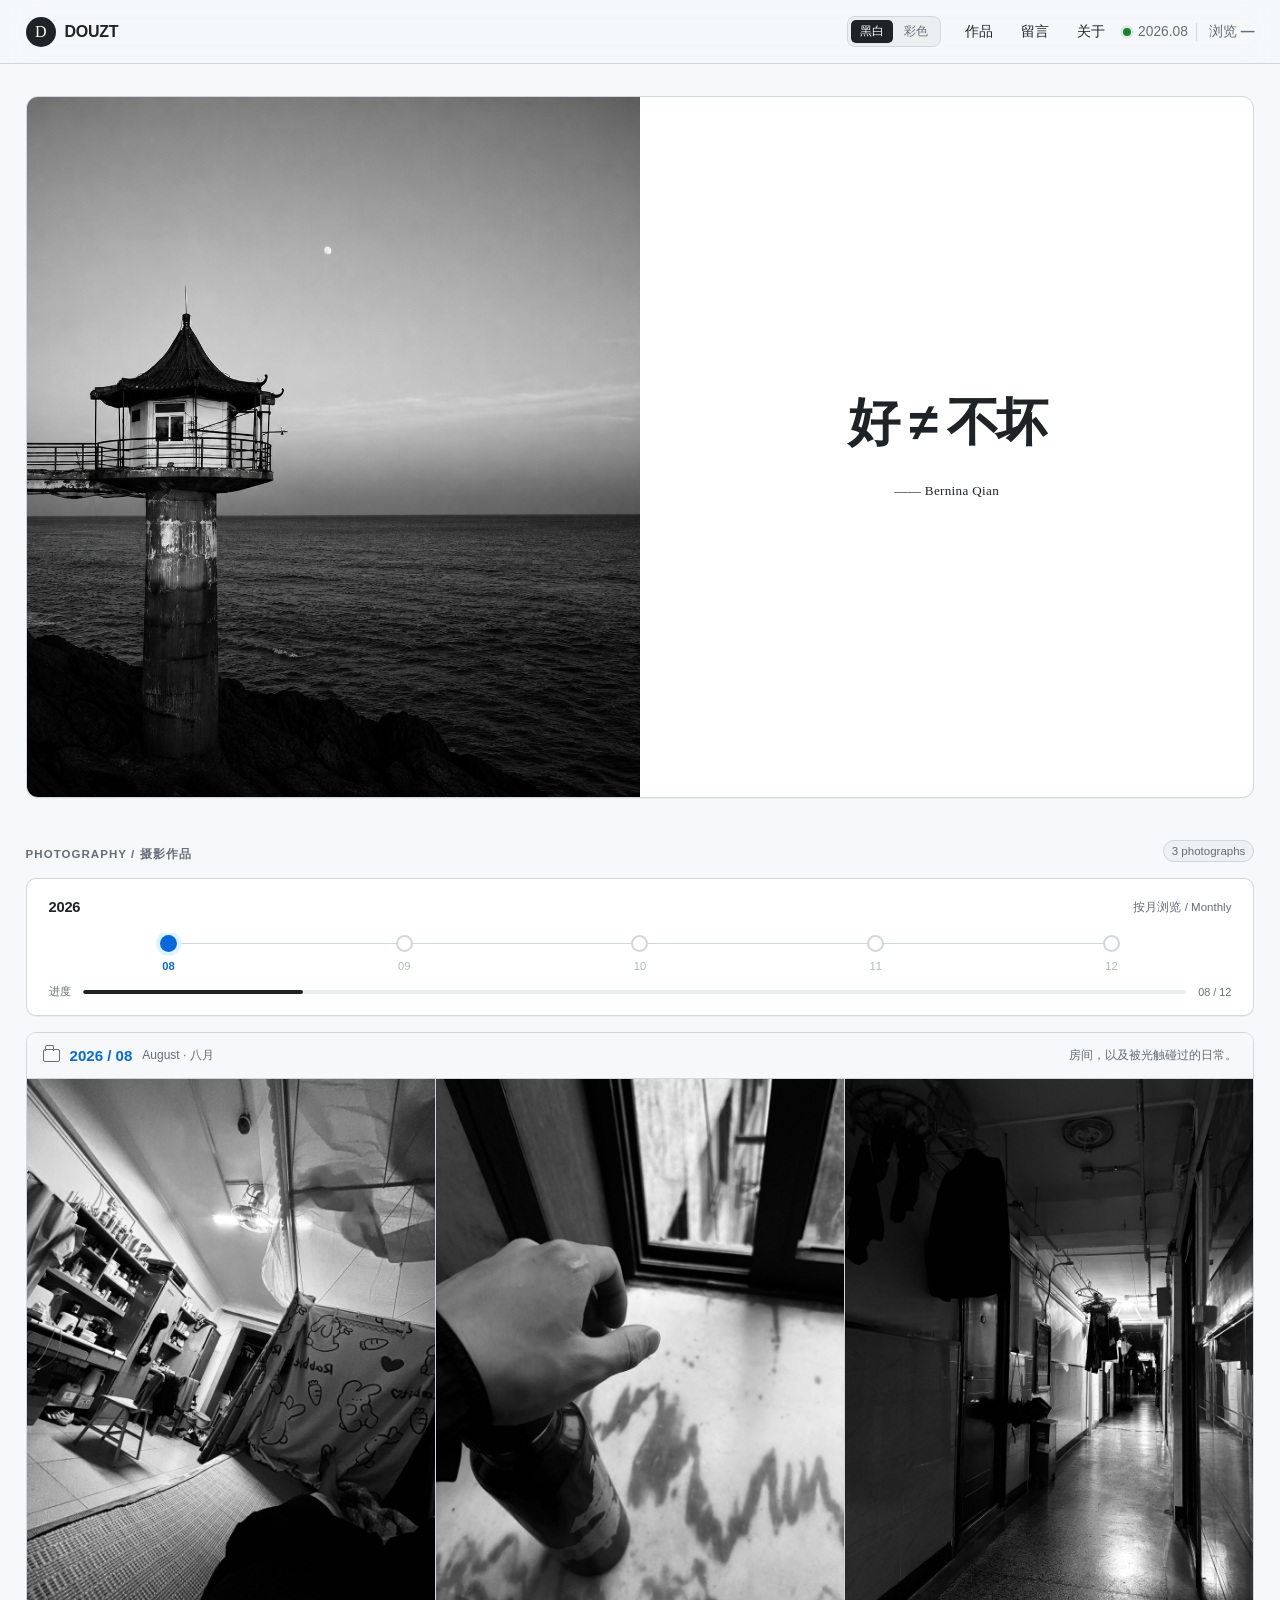
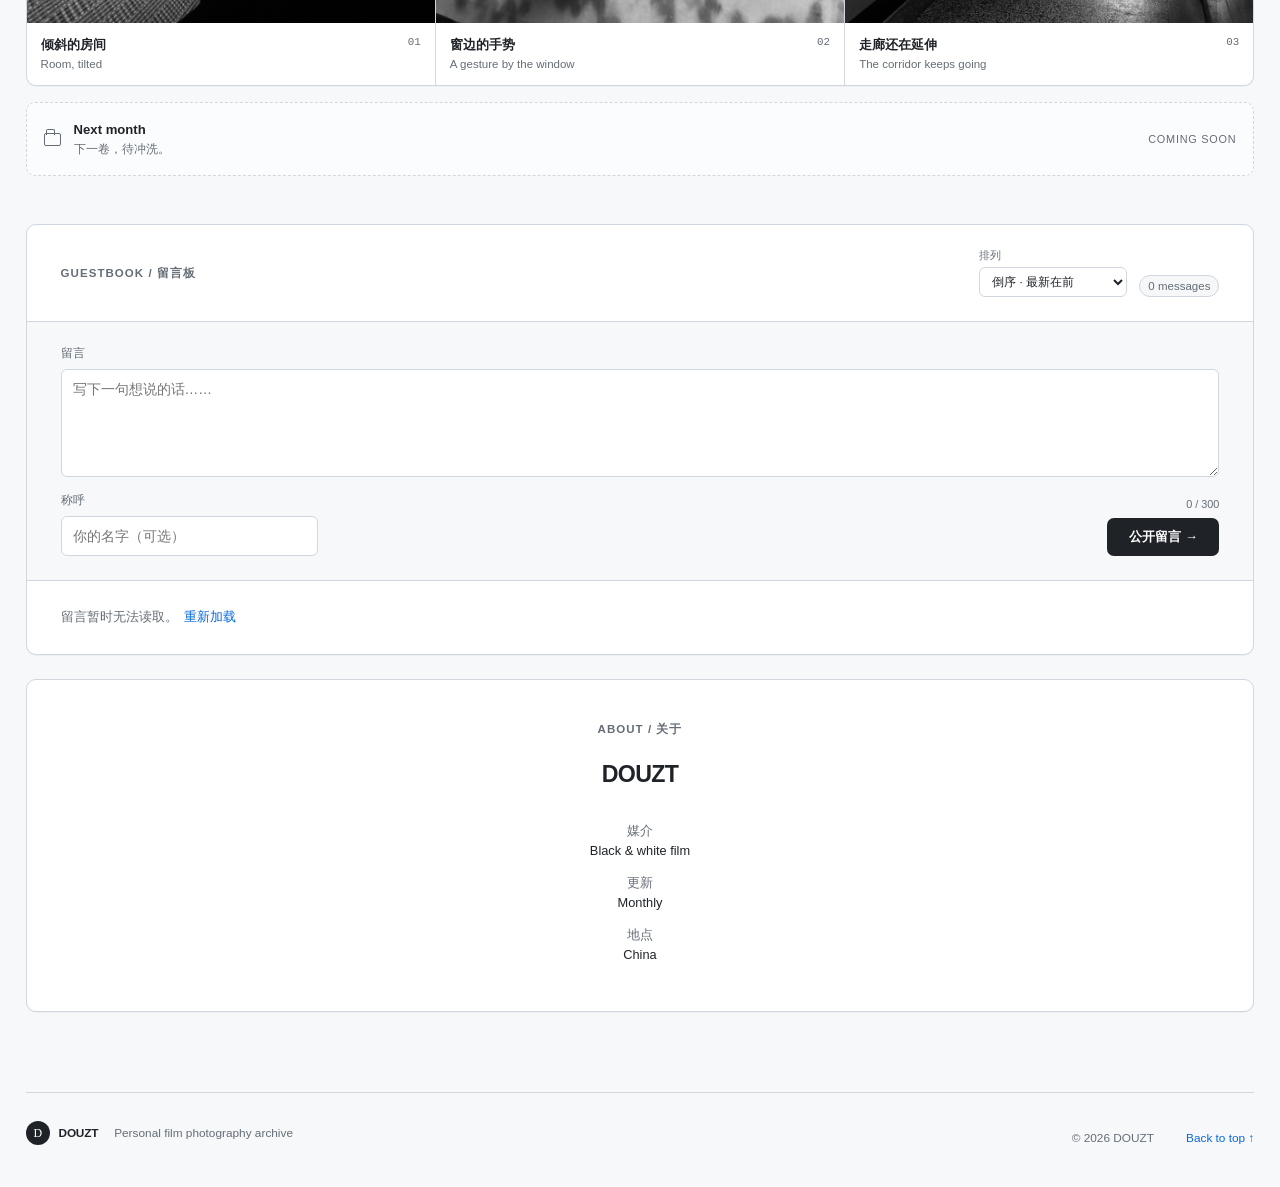
==== commit b568612a: "Add files via upload" ====
--- a/index.html
+++ b/index.html
@@ -25,15 +25,15 @@
 }
 
 html[data-theme="color"] {
-  --canvas: #f2f5fc;
-  --surface: #ffffff;
-  --ink: #082266;
-  --muted: #52648f;
-  --border: #b7c7e8;
-  --border-soft: #d8e1f3;
+  --canvas: #f6f7f9;
+  --surface: #fffefa;
+  --ink: #22262d;
+  --muted: #66707d;
+  --border: #d5dbe5;
+  --border-soft: #e4e8ef;
   --accent: #002fa7;
-  --accent-soft: #dce6ff;
-  --shadow: 0 1px 0 rgba(0, 47, 167, 0.07);
+  --accent-soft: #e7ecfb;
+  --shadow: 0 1px 0 rgba(24, 32, 49, 0.04), 0 10px 30px rgba(42, 52, 73, 0.035);
 }
 
 * { box-sizing: border-box; }
@@ -53,20 +53,27 @@
 .mode-switch button:hover, .mode-switch button:focus-visible { color: var(--accent); }
 .mode-switch button.active { color: #fff; background: var(--ink); box-shadow: var(--shadow); }
 html[data-theme="color"] .mode-switch button.active { background: var(--klein); }
+html[data-theme="color"] .brand-mark { background: var(--klein); }
 .topbar nav a { padding: 7px 10px; border-radius: 6px; }
 .topbar nav a:hover, .topbar nav a:focus-visible { background: rgba(208, 215, 222, 0.4); }
 .nav-status { display: inline-flex; align-items: center; gap: 7px; color: var(--muted); }
 .nav-status i { width: 8px; height: 8px; border-radius: 50%; background: #1a7f37; box-shadow: 0 0 0 3px rgba(26, 127, 55, 0.1); }
 .nav-views { padding-left: 12px; color: var(--muted); border-left: 1px solid var(--border); font-variant-numeric: tabular-nums; }
-html[data-theme="color"] .topbar { background: rgba(242, 245, 252, 0.92); }
-html[data-theme="color"] .month-bar, html[data-theme="color"] .guestbook-form { background: #f2f5fc; }
-html[data-theme="color"] .empty-month { background: rgba(255, 255, 255, 0.72); }
-html[data-theme="color"] .timeline-progress { background: #dce4f3; }
+html[data-theme="color"] .topbar { background: rgba(246, 247, 249, 0.92); }
+html[data-theme="color"] .hero-copy h1 { color: var(--klein); }
+html[data-theme="color"] .quote-credit { color: #4f5865; }
+html[data-theme="color"] .month-bar,
+html[data-theme="color"] .guestbook-form { background: #f8f9fb; }
+html[data-theme="color"] .empty-month { background: rgba(255, 254, 250, 0.72); }
+html[data-theme="color"] .timeline-progress { background: #e4e8ef; }
 html[data-theme="color"] .timeline-progress i, html[data-theme="color"] .form-actions button { background: var(--klein); }
+html[data-theme="color"] .count-badge { color: #4d5b73; background: #f0f2f6; }
 
 .site-content { width: calc(100% - clamp(28px, 4vw, 72px)); margin: 0 auto; padding: 32px 0 80px; }
 .compact-hero { display: grid; grid-template-columns: repeat(2, minmax(0, 1fr)); height: clamp(680px, 78vh, 860px); overflow: hidden; background: var(--surface); border: 1px solid var(--border); border-radius: 12px; box-shadow: var(--shadow); }
 .hero-copy { min-width: 0; padding: clamp(54px, 5.6vw, 104px); display: flex; flex-direction: column; align-items: center; justify-content: center; text-align: center; }
+.hero-copy-pending { visibility: hidden; opacity: 0; }
+.hero-copy-ready { visibility: visible; opacity: 1; transition: opacity 180ms ease; }
 .overline { margin: 0; color: var(--muted); font-size: 0.72rem; font-weight: 600; letter-spacing: 0.09em; text-transform: uppercase; }
 .hero-copy h1 { margin: 0 0 34px; font-size: clamp(2.9rem, 4.1vw, 4.9rem); font-weight: 650; line-height: 1.03; letter-spacing: -0.055em; }
 .hero-copy h1 span { display: block; white-space: nowrap; }
@@ -256,6 +263,7 @@
     .lightbox { display:none; opacity:0; pointer-events:none; animation:none; }
     .lightbox.open { display:block; opacity:1; pointer-events:auto; animation:lightbox-in 220ms ease both; }
   </style>
+  <noscript><style>.hero-copy { visibility: visible !important; opacity: 1 !important; }</style></noscript>
 </head>
 <body>
   <header class="topbar">
@@ -272,9 +280,9 @@
   <main class="site-content" id="top">
     <section class="compact-hero reveal" aria-labelledby="hero-title">
       <div class="hero-visual hero-photo"><img id="hero-image" src="hero-pavilion-square.png" alt="海边完整灯塔、月亮与水面的黑白照片" fetchpriority="high"></div>
-      <div class="hero-copy">
-        <h1 id="hero-title"><span>The image itself</span><span>has not changed.</span></h1>
-        <p class="quote-credit" id="quote-credit">—— Donald Alexander Sheff</p>
+      <div class="hero-copy hero-copy-pending">
+        <h1 id="hero-title"><span>好 ≠ 不坏</span></h1>
+        <p class="quote-credit" id="quote-credit">—— Bernina Qian</p>
       </div>
     </section>
 
@@ -398,9 +406,10 @@
     const supabaseKey=String(guestbookConfig.supabasePublishableKey||'');
     const guestbookReady=Boolean(supabaseUrl&&supabaseKey);
     const guestbookHeaders=function(extra){const headers=Object.assign({apikey:supabaseKey,'Content-Type':'application/json'},extra||{});if(!supabaseKey.startsWith('sb_publishable_'))headers.Authorization='Bearer '+supabaseKey;return headers};
-    function splitQuote(value){const quote=String(value||'').trim();if(quote==='The image itself has not changed.')return ['The image itself','has not changed.'];const words=quote.split(/s+/).filter(Boolean);if(words.length<6)return [quote];const middle=Math.ceil(words.length/2);return [words.slice(0,middle).join(' '),words.slice(middle).join(' ')]}
+    function splitQuote(value){const quote=String(value||'').trim();const words=quote.split(/s+/).filter(Boolean);if(words.length<6)return [quote];const middle=Math.ceil(words.length/2);return [words.slice(0,middle).join(' '),words.slice(middle).join(' ')]}
+    function revealHeroCopy(){const copy=document.querySelector('.hero-copy');copy.classList.remove('hero-copy-pending');copy.classList.add('hero-copy-ready')}
     function loadPortfolio(){
-      if(!guestbookReady)return;
+      if(!guestbookReady){revealHeroCopy();return}
       const headers=guestbookHeaders();
       Promise.all([
         fetch(supabaseUrl+'/rest/v1/portfolio_albums?select=*&published=eq.true&order=year.desc,month.desc,sort_order.desc',{headers:headers}),
@@ -410,9 +419,9 @@
         if(rows[0].length){albums=rows[0].map(function(album){return Object.assign({},album,{collection:album.collection||'bw'})});allPhotos=rows[1];selectMode(mode)}
         const settings=rows[2][0];if(!settings)return;
         heroSources=unpackHeroSources(settings.hero_image_url);document.getElementById('hero-image').src=heroSources[mode];
-        if(settings.quote_text){const quote=unpackRichText(settings.quote_text,'The image itself has not changed.');const heroTitle=document.getElementById('hero-title');heroTitle.innerHTML=splitQuote(quote.text).map(function(line){return '<span>'+escapeHtml(line)+'</span>'}).join('');heroTitle.style.cssText=richStyle(quote.style)}
-        if(settings.quote_author){const author=unpackRichText(settings.quote_author,'Donald Alexander Sheff');const credit=document.getElementById('quote-credit');credit.textContent='—— '+author.text;credit.style.cssText=richStyle(author.style)}
-      }).catch(function(){})
+        if(settings.quote_text){const quote=unpackRichText(settings.quote_text,'好 ≠ 不坏');const heroTitle=document.getElementById('hero-title');heroTitle.innerHTML=splitQuote(quote.text).map(function(line){return '<span>'+escapeHtml(line)+'</span>'}).join('');heroTitle.style.cssText=richStyle(quote.style)}
+        if(settings.quote_author){const author=unpackRichText(settings.quote_author,'Bernina Qian');const credit=document.getElementById('quote-credit');credit.textContent='—— '+author.text;credit.style.cssText=richStyle(author.style)}
+      }).catch(function(){}).finally(revealHeroCopy)
     }
     loadPortfolio();
 
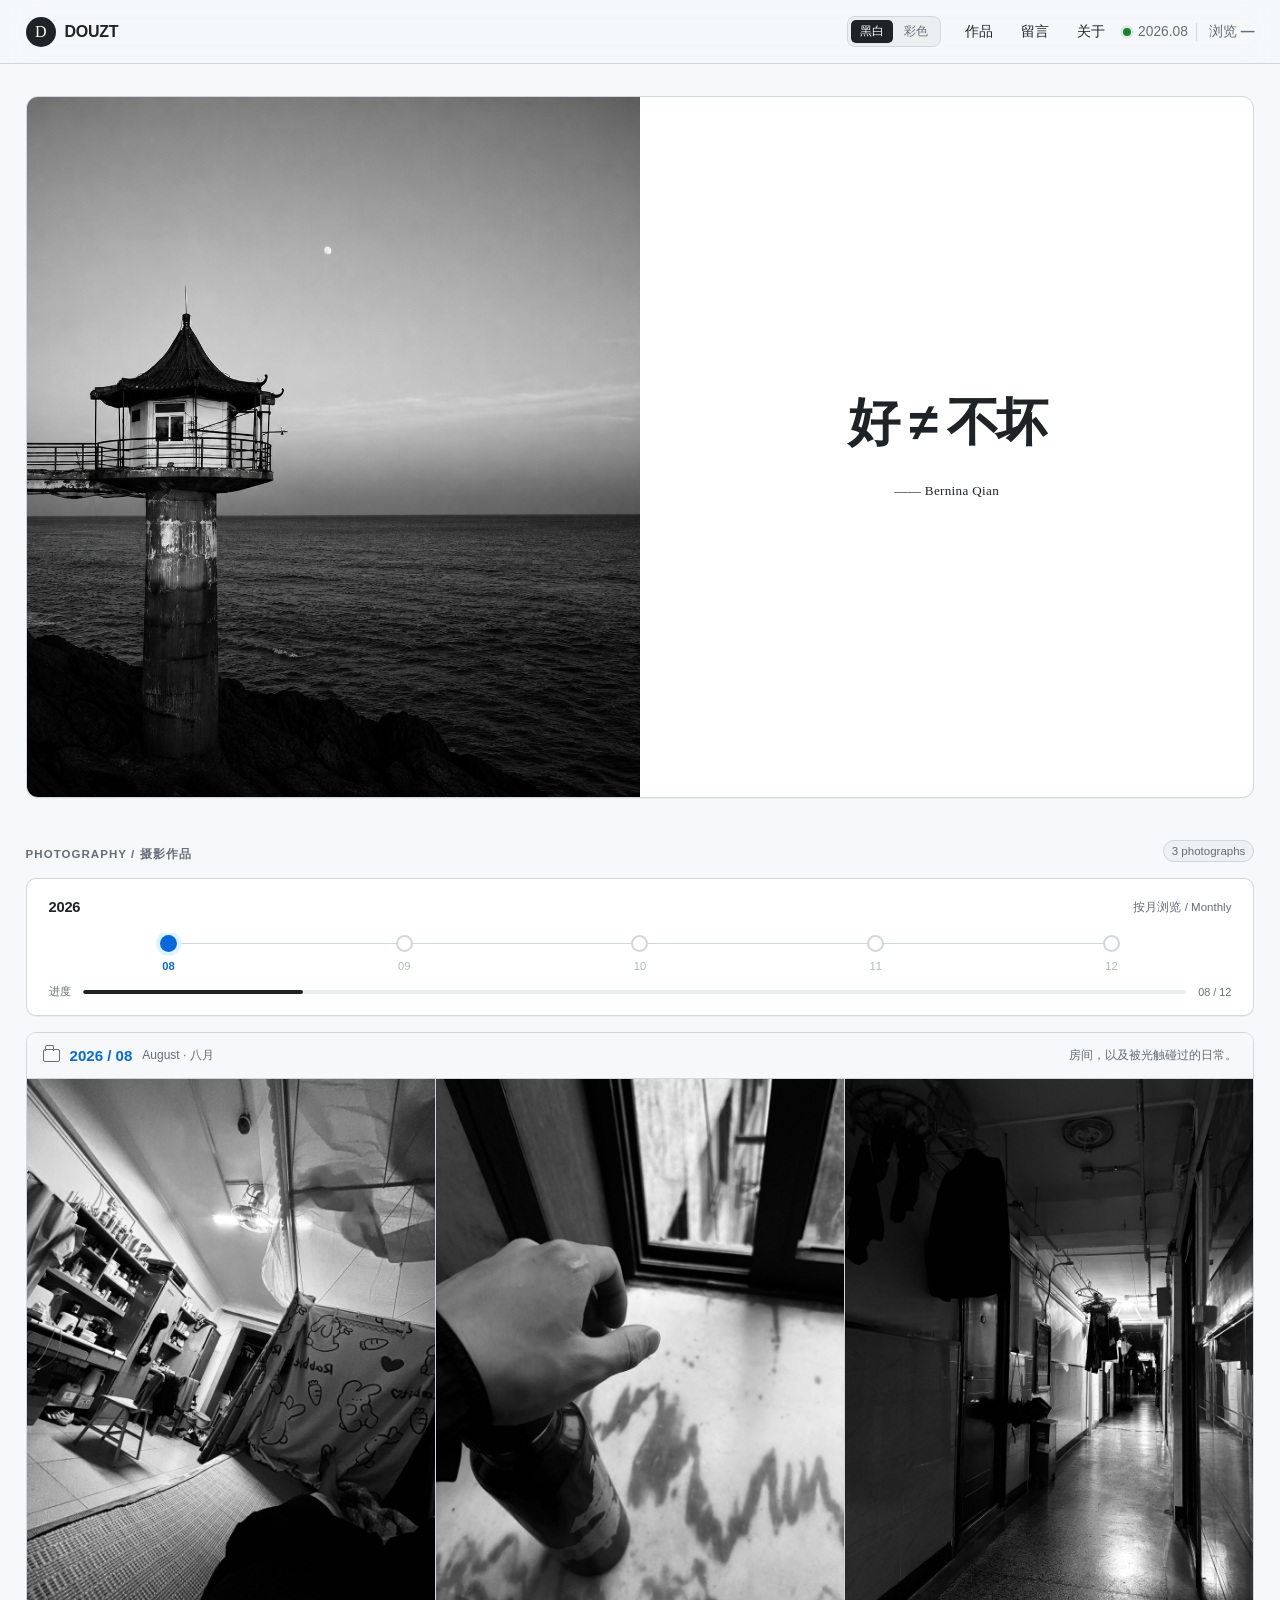
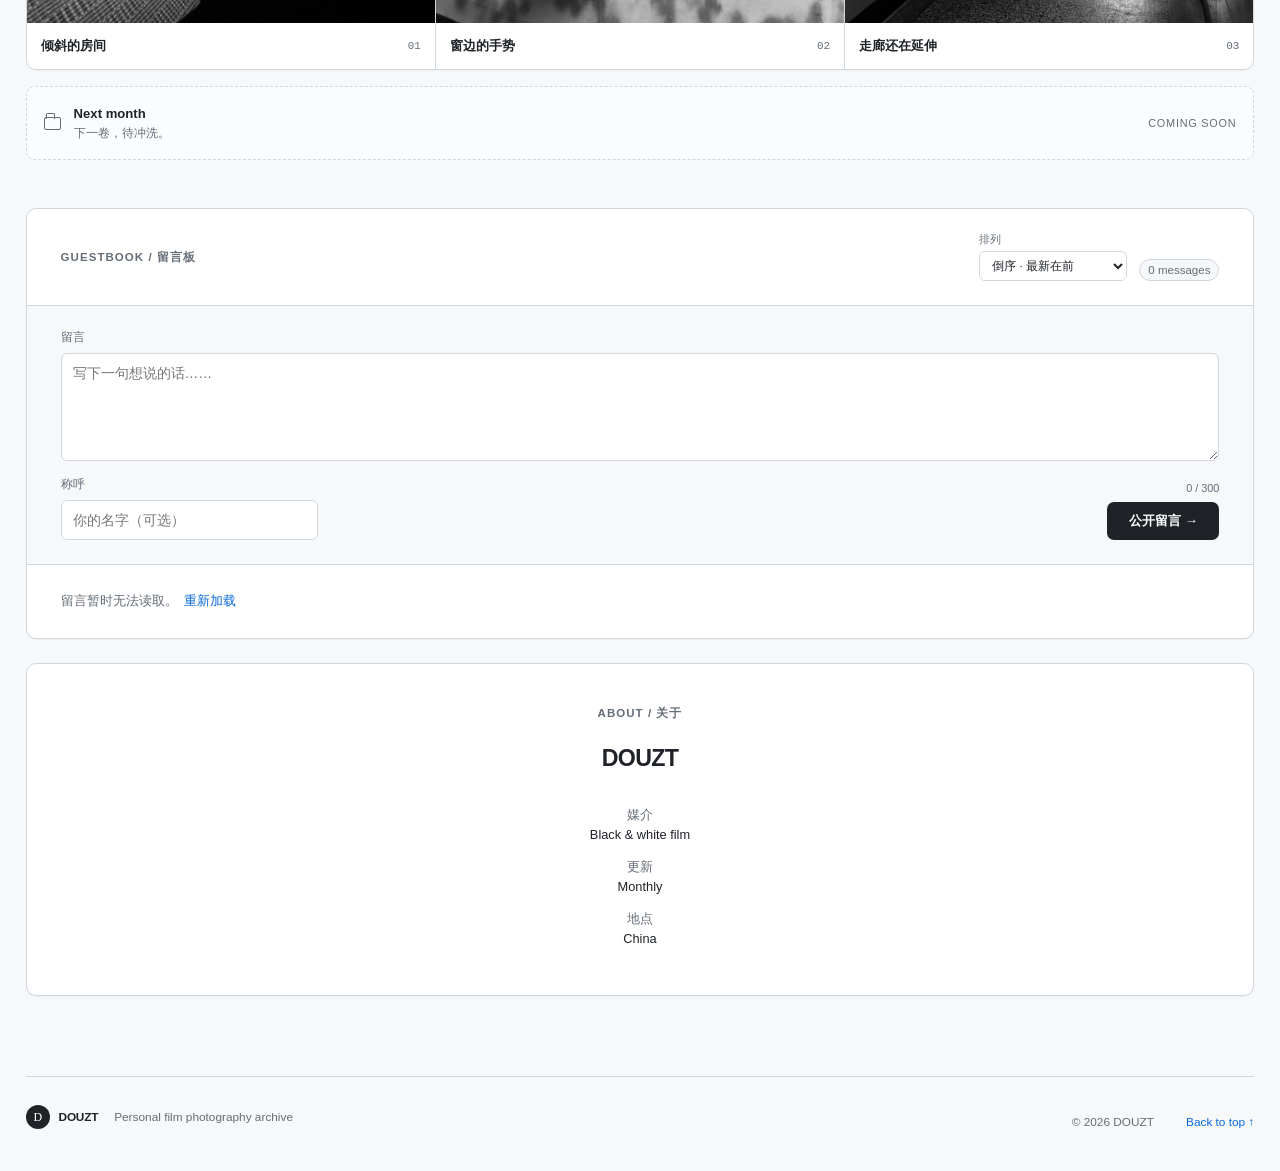
==== commit 2b3391a7: "Add files via upload" ====
--- a/index.html
+++ b/index.html
@@ -25,15 +25,15 @@
 }
 
 html[data-theme="color"] {
-  --canvas: #f6f7f9;
-  --surface: #fffefa;
-  --ink: #22262d;
-  --muted: #66707d;
-  --border: #d5dbe5;
-  --border-soft: #e4e8ef;
+  --canvas: #ffffff;
+  --surface: #ffffff;
+  --ink: #20242b;
+  --muted: #697386;
+  --border: #d8dee8;
+  --border-soft: #e8ebf1;
   --accent: #002fa7;
-  --accent-soft: #e7ecfb;
-  --shadow: 0 1px 0 rgba(24, 32, 49, 0.04), 0 10px 30px rgba(42, 52, 73, 0.035);
+  --accent-soft: #edf2ff;
+  --shadow: 0 1px 2px rgba(31, 35, 40, 0.035), 0 12px 32px rgba(43, 55, 82, 0.045);
 }
 
 * { box-sizing: border-box; }
@@ -52,22 +52,41 @@
 .mode-switch button { padding: 4px 9px; color: var(--muted); background: transparent; border: 0; border-radius: 5px; font-size: 0.72rem; cursor: pointer; }
 .mode-switch button:hover, .mode-switch button:focus-visible { color: var(--accent); }
 .mode-switch button.active { color: #fff; background: var(--ink); box-shadow: var(--shadow); }
-html[data-theme="color"] .mode-switch button.active { background: var(--klein); }
-html[data-theme="color"] .brand-mark { background: var(--klein); }
+html[data-theme="color"] ::selection { background: var(--klein); color: #ffffff; }
+html[data-theme="color"] .mode-switch { background: #f3f5f8; border-color: var(--border); }
+html[data-theme="color"] .mode-switch button { color: var(--muted); }
+html[data-theme="color"] .mode-switch button:hover,
+html[data-theme="color"] .mode-switch button:focus-visible { color: var(--klein); }
+html[data-theme="color"] .mode-switch button.active { color: #ffffff; background: var(--klein); box-shadow: 0 1px 3px rgba(0, 47, 167, 0.2); }
+html[data-theme="color"] .brand-mark { color: #ffffff; background: var(--klein); }
 .topbar nav a { padding: 7px 10px; border-radius: 6px; }
 .topbar nav a:hover, .topbar nav a:focus-visible { background: rgba(208, 215, 222, 0.4); }
 .nav-status { display: inline-flex; align-items: center; gap: 7px; color: var(--muted); }
 .nav-status i { width: 8px; height: 8px; border-radius: 50%; background: #1a7f37; box-shadow: 0 0 0 3px rgba(26, 127, 55, 0.1); }
 .nav-views { padding-left: 12px; color: var(--muted); border-left: 1px solid var(--border); font-variant-numeric: tabular-nums; }
-html[data-theme="color"] .topbar { background: rgba(246, 247, 249, 0.92); }
-html[data-theme="color"] .hero-copy h1 { color: var(--klein); }
-html[data-theme="color"] .quote-credit { color: #4f5865; }
+html[data-theme="color"] .topbar { background: rgba(255, 255, 255, 0.94); }
+html[data-theme="color"] .topbar nav a:hover,
+html[data-theme="color"] .topbar nav a:focus-visible { color: var(--klein); background: var(--accent-soft); }
+html[data-theme="color"] .nav-status i { background: var(--klein); box-shadow: 0 0 0 3px rgba(0, 47, 167, 0.1); }
+html[data-theme="color"] .compact-hero { border-color: #cbd5e4; }
+html[data-theme="color"] .hero-copy { color: #ffffff; background: var(--klein); }
+html[data-theme="color"] .hero-copy h1 { color: #ffffff; }
+html[data-theme="color"] .quote-credit { color: #e1e9ff; }
 html[data-theme="color"] .month-bar,
-html[data-theme="color"] .guestbook-form { background: #f8f9fb; }
-html[data-theme="color"] .empty-month { background: rgba(255, 254, 250, 0.72); }
-html[data-theme="color"] .timeline-progress { background: #e4e8ef; }
-html[data-theme="color"] .timeline-progress i, html[data-theme="color"] .form-actions button { background: var(--klein); }
-html[data-theme="color"] .count-badge { color: #4d5b73; background: #f0f2f6; }
+html[data-theme="color"] .guestbook-form { background: #f7f9fc; }
+html[data-theme="color"] .empty-month { background: #fbfcfe; }
+html[data-theme="color"] .timeline-progress { background: #e8edf5; }
+html[data-theme="color"] .timeline-progress i { background: var(--klein); }
+html[data-theme="color"] .form-actions button { color: #ffffff; background: var(--klein); border-color: var(--klein); }
+html[data-theme="color"] .form-actions button:hover { color: #ffffff; background: #002889; }
+html[data-theme="color"] .count-badge { color: var(--klein); background: var(--accent-soft); border-color: #c8d6f7; }
+html[data-theme="color"] .timeline-year-tabs button.active { color: var(--klein); background: var(--accent-soft); border-color: #c8d6f7; }
+html[data-theme="color"] .timeline-node:disabled { color: #a8b0bd; }
+html[data-theme="color"] .month-bar { background: #f7f9fc; }
+html[data-theme="color"] .guestbook-form input:focus,
+html[data-theme="color"] .guestbook-form textarea:focus { border-color: var(--klein); box-shadow: 0 0 0 3px rgba(0, 47, 167, 0.11); }
+html[data-theme="color"] .view-cue { color: #ffffff; background: rgba(0, 47, 167, 0.92); }
+html[data-theme="color"] footer .brand { color: var(--ink); }
 
 .site-content { width: calc(100% - clamp(28px, 4vw, 72px)); margin: 0 auto; padding: 32px 0 80px; }
 .compact-hero { display: grid; grid-template-columns: repeat(2, minmax(0, 1fr)); height: clamp(680px, 78vh, 860px); overflow: hidden; background: var(--surface); border: 1px solid var(--border); border-radius: 12px; box-shadow: var(--shadow); }
@@ -135,7 +154,7 @@
 .photo-button:focus-visible { outline: 2px solid var(--accent); outline-offset: -2px; }
 .view-cue { position: absolute; right: 10px; bottom: 10px; padding: 5px 8px; background: rgba(255, 255, 255, 0.92); color: var(--ink); border-radius: 5px; font-size: 0.68rem; opacity: 0; transform: translateY(4px); transition: opacity 180ms ease, transform 180ms ease; }
 .photo-button:hover .view-cue, .photo-button:focus-visible .view-cue { opacity: 1; transform: translateY(0); }
-.photo-info { display: flex; justify-content: space-between; gap: 10px; padding: 13px 14px 15px; }
+.photo-info { display: flex; align-items: center; justify-content: space-between; gap: 10px; padding: 14px; }
 .photo-info h4 { margin: 0; font-size: 0.84rem; font-weight: 600; }
 .photo-info p { margin: 4px 0 0; color: var(--muted); font-size: 0.72rem; }
 .photo-info > span { color: var(--muted); font-family: ui-monospace, SFMono-Regular, Consolas, monospace; font-size: 0.68rem; }
@@ -296,7 +315,7 @@
         </div>
         <article class="month-card reveal" id="timeline-gallery" aria-labelledby="month-heading">
           <header class="month-bar"><div><span class="folder-icon" aria-hidden="true"></span><h3 id="month-heading">2026 / 08</h3><span class="month-name" id="month-name">August · 八月</span></div><p id="month-description">房间，以及被光触碰过的日常。</p></header>
-          <div class="gallery-grid" id="gallery-grid"><article class="photo-card"><button type="button" class="photo-button" data-index="0" aria-label="全屏查看：倾斜的房间"><span class="photo-frame"><img src="room-01.jpg" alt="倾斜视角下的黑白房间、帘子与生活用品" loading="lazy"></span><span class="view-cue">查看大图</span></button><div class="photo-info"><div><h4>倾斜的房间</h4><p>Room, tilted</p></div><span>01</span></div></article><article class="photo-card"><button type="button" class="photo-button" data-index="1" aria-label="全屏查看：窗边的手势"><span class="photo-frame"><img src="room-02.jpg" alt="窗边一只扶着瓶子的手，墙上落着模糊树影" loading="lazy"></span><span class="view-cue">查看大图</span></button><div class="photo-info"><div><h4>窗边的手势</h4><p>A gesture by the window</p></div><span>02</span></div></article><article class="photo-card"><button type="button" class="photo-button" data-index="2" aria-label="全屏查看：走廊还在延伸"><span class="photo-frame"><img src="room-03.jpg" alt="晾着衣物的幽深黑白走廊，尽头有一束光" loading="lazy"></span><span class="view-cue">查看大图</span></button><div class="photo-info"><div><h4>走廊还在延伸</h4><p>The corridor keeps going</p></div><span>03</span></div></article></div>
+          <div class="gallery-grid" id="gallery-grid"><article class="photo-card"><button type="button" class="photo-button" data-index="0" aria-label="全屏查看：倾斜的房间"><span class="photo-frame"><img src="room-01.jpg" alt="倾斜视角下的黑白房间、帘子与生活用品" loading="lazy"></span><span class="view-cue">查看大图</span></button><div class="photo-info"><div><h4>倾斜的房间</h4></div><span>01</span></div></article><article class="photo-card"><button type="button" class="photo-button" data-index="1" aria-label="全屏查看：窗边的手势"><span class="photo-frame"><img src="room-02.jpg" alt="窗边一只扶着瓶子的手，墙上落着模糊树影" loading="lazy"></span><span class="view-cue">查看大图</span></button><div class="photo-info"><div><h4>窗边的手势</h4></div><span>02</span></div></article><article class="photo-card"><button type="button" class="photo-button" data-index="2" aria-label="全屏查看：走廊还在延伸"><span class="photo-frame"><img src="room-03.jpg" alt="晾着衣物的幽深黑白走廊，尽头有一束光" loading="lazy"></span><span class="view-cue">查看大图</span></button><div class="photo-info"><div><h4>走廊还在延伸</h4></div><span>03</span></div></article></div>
         </article>
         <div class="empty-month reveal"><span class="folder-icon" aria-hidden="true"></span><div><strong>Next month</strong><p>下一卷，待冲洗。</p></div><span>Coming soon</span></div>
       </div>
@@ -388,7 +407,7 @@
       applyRichText(document.getElementById('month-description'),activeAlbum.description,'');
       const firstMonth=Number(activeAlbum.year)===2026?8:1;const visibleMonthCount=13-firstMonth;document.querySelector('.timeline-progress i').style.width=((Number(activeAlbum.month)-firstMonth+1)/visibleMonthCount*100)+'%';
       document.querySelector('.timeline-progress-label').textContent=String(activeAlbum.month).padStart(2,'0')+' / 12';
-      document.getElementById('gallery-grid').innerHTML=works.map(function(work,index){const titleZh=unpackRichText(work.title_zh,'未命名');return '<article class="photo-card"><button type="button" class="photo-button" data-index="'+index+'" aria-label="全屏查看：'+escapeHtml(titleZh.text||'摄影作品')+'"><span class="photo-frame"><img src="'+escapeHtml(work.image_url)+'" alt="'+escapeHtml(work.alt_text||titleZh.text||'摄影作品')+'" loading="lazy"></span><span class="view-cue">查看大图</span></button><div class="photo-info"><div><h4>'+richSpan(work.title_zh,'未命名')+'</h4><p>'+richSpan(work.title_en,'Untitled')+'</p></div><span>'+String(index+1).padStart(2,'0')+'</span></div></article>'}).join('');
+      document.getElementById('gallery-grid').innerHTML=works.map(function(work,index){const titleZh=unpackRichText(work.title_zh,'未命名');return '<article class="photo-card"><button type="button" class="photo-button" data-index="'+index+'" aria-label="全屏查看：'+escapeHtml(titleZh.text||'摄影作品')+'"><span class="photo-frame"><img src="'+escapeHtml(work.image_url)+'" alt="'+escapeHtml(work.alt_text||titleZh.text||'摄影作品')+'" loading="lazy"></span><span class="view-cue">查看大图</span></button><div class="photo-info"><div><h4>'+richSpan(work.title_zh,'未命名')+'</h4></div><span>'+String(index+1).padStart(2,'0')+'</span></div></article>'}).join('');
       bindPhotoButtons();
     }
     function selectAlbum(album){activeAlbum=album;selectedYear=Number(album.year);closeBox();renderTimeline();renderGallery();renderYearTabs()}
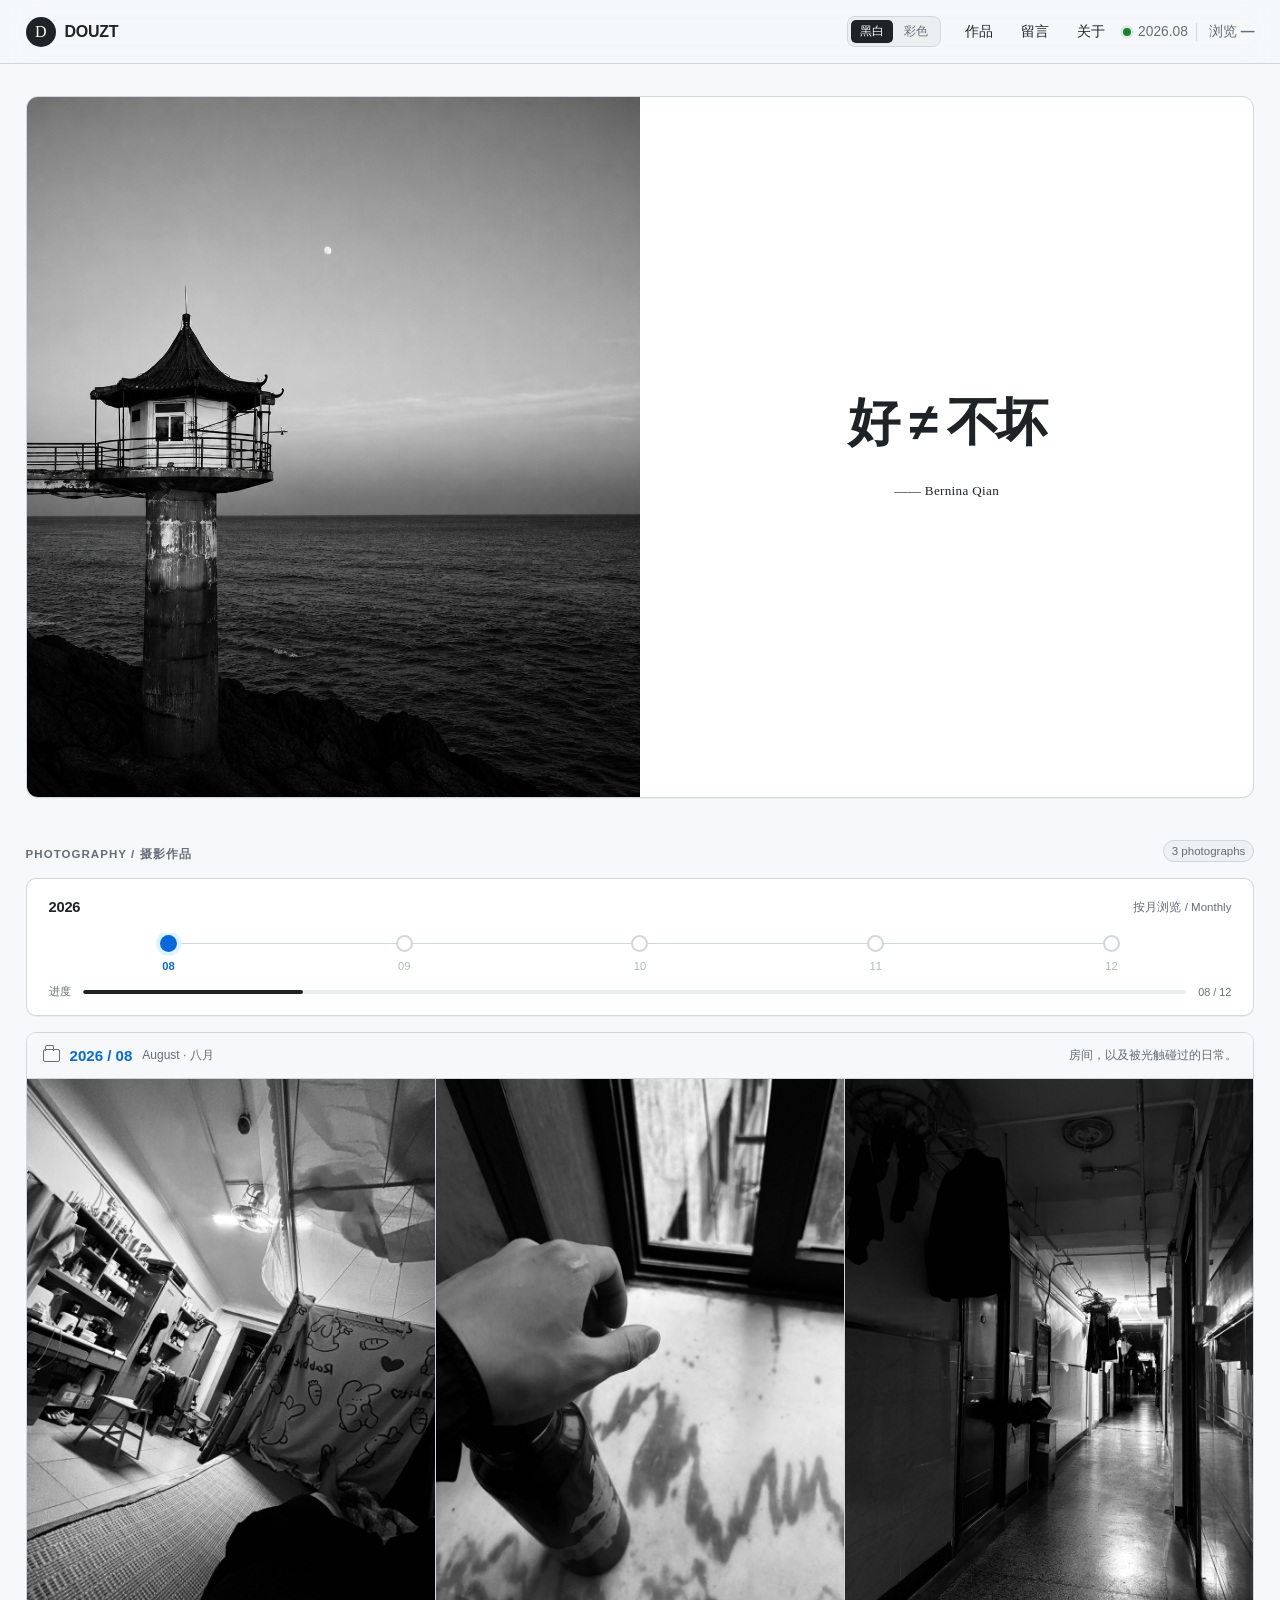
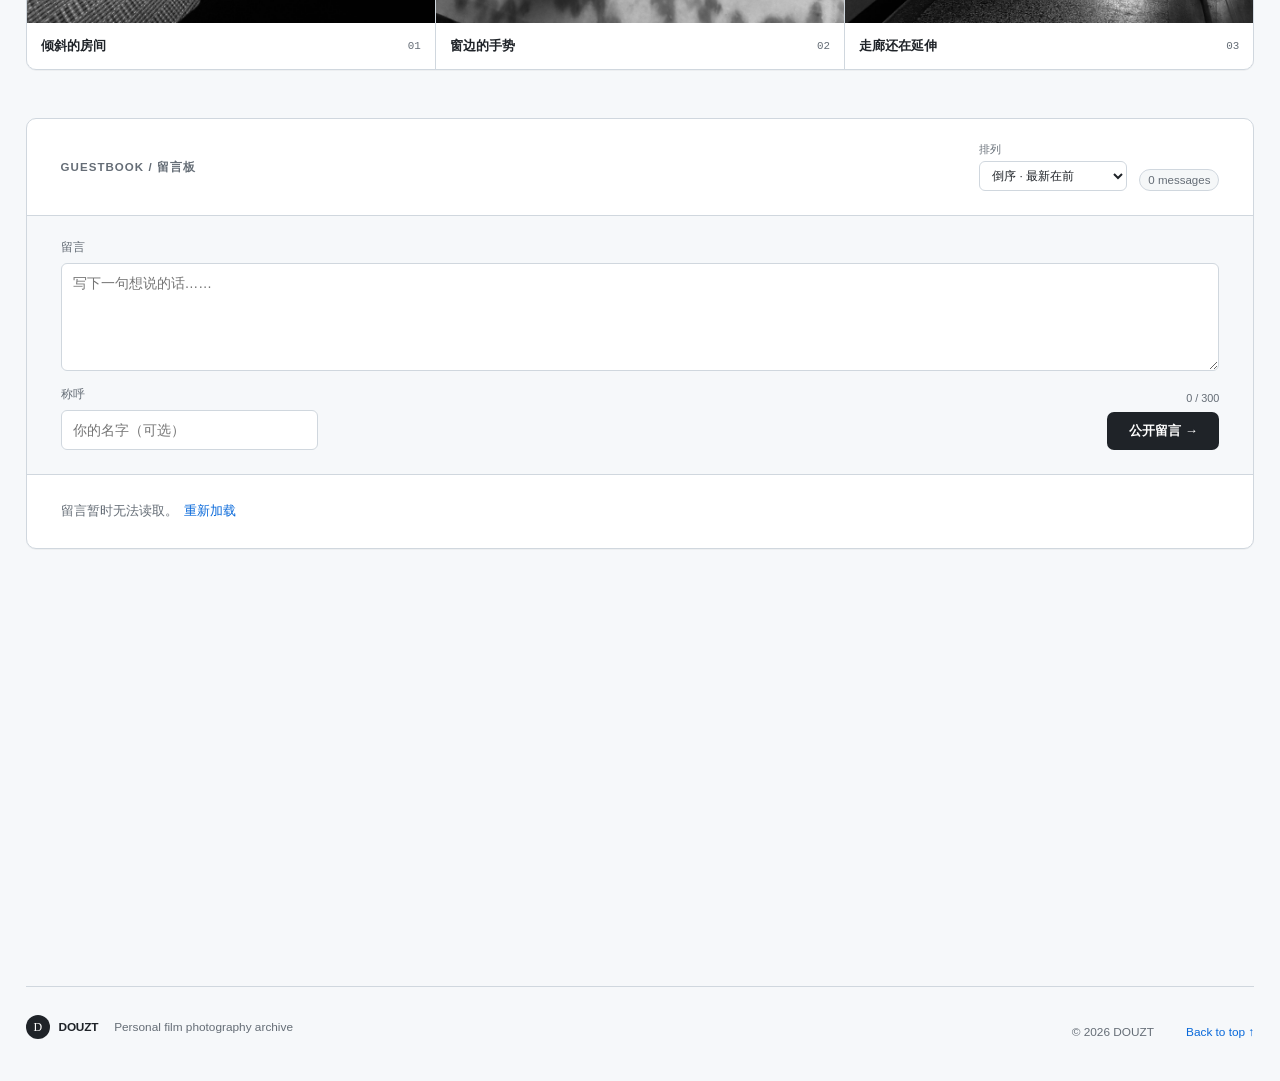
==== commit b5ed9dab: "Add files via upload" ====
--- a/index.html
+++ b/index.html
@@ -74,7 +74,6 @@
 html[data-theme="color"] .quote-credit { color: #e1e9ff; }
 html[data-theme="color"] .month-bar,
 html[data-theme="color"] .guestbook-form { background: #f7f9fc; }
-html[data-theme="color"] .empty-month { background: #fbfcfe; }
 html[data-theme="color"] .timeline-progress { background: #e8edf5; }
 html[data-theme="color"] .timeline-progress i { background: var(--klein); }
 html[data-theme="color"] .form-actions button { color: #ffffff; background: var(--klein); border-color: var(--klein); }
@@ -158,11 +157,6 @@
 .photo-info h4 { margin: 0; font-size: 0.84rem; font-weight: 600; }
 .photo-info p { margin: 4px 0 0; color: var(--muted); font-size: 0.72rem; }
 .photo-info > span { color: var(--muted); font-family: ui-monospace, SFMono-Regular, Consolas, monospace; font-size: 0.68rem; }
-.empty-month { display: grid; grid-template-columns: auto 1fr auto; gap: 13px; align-items: center; margin-top: 16px; padding: 17px; background: rgba(255, 255, 255, 0.58); border: 1px dashed var(--border); border-radius: 9px; color: var(--muted); }
-.empty-month strong { color: var(--ink); font-size: 0.82rem; }
-.empty-month p { margin: 3px 0 0; font-size: 0.76rem; }
-.empty-month > span:last-child { font-size: 0.68rem; text-transform: uppercase; letter-spacing: 0.07em; }
-
 .about-card { display: flex; flex-direction: column; align-items: center; gap: 28px; margin: 24px 0 0; padding: 42px 40px; text-align: center; background: var(--surface); border: 1px solid var(--border); border-radius: 10px; box-shadow: var(--shadow); }
 .about-identity { display: flex; flex-direction: column; align-items: center; }
 .about-identity .overline { margin-bottom: 24px; }
@@ -317,7 +311,6 @@
           <header class="month-bar"><div><span class="folder-icon" aria-hidden="true"></span><h3 id="month-heading">2026 / 08</h3><span class="month-name" id="month-name">August · 八月</span></div><p id="month-description">房间，以及被光触碰过的日常。</p></header>
           <div class="gallery-grid" id="gallery-grid"><article class="photo-card"><button type="button" class="photo-button" data-index="0" aria-label="全屏查看：倾斜的房间"><span class="photo-frame"><img src="room-01.jpg" alt="倾斜视角下的黑白房间、帘子与生活用品" loading="lazy"></span><span class="view-cue">查看大图</span></button><div class="photo-info"><div><h4>倾斜的房间</h4></div><span>01</span></div></article><article class="photo-card"><button type="button" class="photo-button" data-index="1" aria-label="全屏查看：窗边的手势"><span class="photo-frame"><img src="room-02.jpg" alt="窗边一只扶着瓶子的手，墙上落着模糊树影" loading="lazy"></span><span class="view-cue">查看大图</span></button><div class="photo-info"><div><h4>窗边的手势</h4></div><span>02</span></div></article><article class="photo-card"><button type="button" class="photo-button" data-index="2" aria-label="全屏查看：走廊还在延伸"><span class="photo-frame"><img src="room-03.jpg" alt="晾着衣物的幽深黑白走廊，尽头有一束光" loading="lazy"></span><span class="view-cue">查看大图</span></button><div class="photo-info"><div><h4>走廊还在延伸</h4></div><span>03</span></div></article></div>
         </article>
-        <div class="empty-month reveal"><span class="folder-icon" aria-hidden="true"></span><div><strong>Next month</strong><p>下一卷，待冲洗。</p></div><span>Coming soon</span></div>
       </div>
     </section>
 
@@ -332,8 +325,8 @@
     </section>
 
     <section class="about-card reveal" id="about">
-      <div class="about-identity"><p class="overline">About / 关于</p><h2>DOUZT</h2></div>
-      <div class="about-profile-copy"><dl><div><dt>媒介</dt><dd id="about-media">Black &amp; white film</dd></div><div><dt>更新</dt><dd>Monthly</dd></div><div><dt>地点</dt><dd>China</dd></div></dl></div>
+      <div class="about-identity"><p class="overline" id="about-kicker">About / 关于</p><h2 id="about-title">DOUZT</h2></div>
+      <div class="about-profile-copy"><dl><div><dt id="about-media-label">媒介</dt><dd id="about-media">Black &amp; white film</dd></div><div><dt id="about-update-label">更新</dt><dd id="about-update-value">Monthly</dd></div><div><dt id="about-location-label">地点</dt><dd id="about-location-value">China</dd></div></dl></div>
     </section>
   </main>
 
@@ -361,15 +354,19 @@
     let selectedYear=2026;
     const heroSourcesPrefix='__douzt_hero__:';
     let heroSources={bw:'hero-pavilion-square.png',color:'hero-pavilion-color.jpg'};
+    const defaultAbout={kicker:'About / 关于',title:'DOUZT',mediaLabel:'媒介',mediaBw:'Black & white film',mediaColor:'Color photography',updateLabel:'更新',updateValue:'Monthly',locationLabel:'地点',locationValue:'China'};
+    let aboutSettings=Object.assign({},defaultAbout);
     const lightbox=document.querySelector('.lightbox');
     const full=document.querySelector('.lightbox-image img');
     let current=0;
     const richTextPrefix='__douzt_rich__:';
     function escapeHtml(value){const node=document.createElement('span');node.textContent=value==null?'':String(value);return node.innerHTML}
     function unpackRichText(value,fallback){const source=value==null||value===''?String(fallback||''):String(value);if(!source.startsWith(richTextPrefix))return{text:source,style:{}};try{const parsed=JSON.parse(source.slice(richTextPrefix.length));return{text:String(parsed.text||fallback||''),style:parsed.style&&typeof parsed.style==='object'?parsed.style:{}}}catch(error){return{text:source,style:{}}}}
+    function unpackAboutSettings(value){try{const parsed=JSON.parse(String(value||''));return parsed&&typeof parsed==='object'?Object.assign({},defaultAbout,parsed):Object.assign({},defaultAbout)}catch(error){return Object.assign({},defaultAbout)}}
     function richStyle(style){const rules=[];const size=Number(style&&style.fontSize);if(Number.isFinite(size)&&size>=10&&size<=96)rules.push('font-size:'+size+'px');if(style&&style.bold)rules.push('font-weight:700');if(style&&style.italic)rules.push('font-style:italic');if(style&&['left','center','right'].includes(style.align))rules.push('text-align:'+style.align);return rules.join(';')}
     function richSpan(value,fallback){const rich=unpackRichText(value,fallback);return '<span style="'+escapeHtml(richStyle(rich.style))+'">'+escapeHtml(rich.text)+'</span>'}
     function applyRichText(element,value,fallback){const rich=unpackRichText(value,fallback);element.textContent=rich.text;element.style.cssText=richStyle(rich.style);return rich}
+    function renderAbout(){applyRichText(document.getElementById('about-kicker'),aboutSettings.kicker,defaultAbout.kicker);applyRichText(document.getElementById('about-title'),aboutSettings.title,defaultAbout.title);applyRichText(document.getElementById('about-media-label'),aboutSettings.mediaLabel,defaultAbout.mediaLabel);applyRichText(document.getElementById('about-media'),mode==='color'?aboutSettings.mediaColor:aboutSettings.mediaBw,mode==='color'?defaultAbout.mediaColor:defaultAbout.mediaBw);applyRichText(document.getElementById('about-update-label'),aboutSettings.updateLabel,defaultAbout.updateLabel);applyRichText(document.getElementById('about-update-value'),aboutSettings.updateValue,defaultAbout.updateValue);applyRichText(document.getElementById('about-location-label'),aboutSettings.locationLabel,defaultAbout.locationLabel);applyRichText(document.getElementById('about-location-value'),aboutSettings.locationValue,defaultAbout.locationValue)}
     function unpackHeroSources(value){const source=String(value||'');const fallback={bw:'hero-pavilion-square.png',color:'hero-pavilion-color.jpg'};if(!source.startsWith(heroSourcesPrefix))return{bw:source||fallback.bw,color:fallback.color};try{const parsed=JSON.parse(source.slice(heroSourcesPrefix.length));return{bw:String(parsed.bw||fallback.bw),color:String(parsed.color||fallback.color)}}catch(error){return fallback}}
     function periodId(album){return String(album.year)+'-'+String(album.month).padStart(2,'0')}
     function modeAlbums(){const matches=albums.filter(function(album){return String(album.collection||'bw')===mode});return matches.length?matches:fallbackAlbums.filter(function(album){return album.collection===mode})}
@@ -411,7 +408,7 @@
       bindPhotoButtons();
     }
     function selectAlbum(album){activeAlbum=album;selectedYear=Number(album.year);closeBox();renderTimeline();renderGallery();renderYearTabs()}
-    function selectMode(nextMode){mode=nextMode==='color'?'color':'bw';localStorage.setItem('douzt-photo-mode',mode);document.documentElement.dataset.theme=mode;document.querySelectorAll('[data-mode]').forEach(function(button){const active=button.dataset.mode===mode;button.classList.toggle('active',active);button.setAttribute('aria-pressed',String(active))});document.getElementById('hero-image').src=heroSources[mode];document.getElementById('hero-image').alt='海边完整灯塔、月亮与水面的'+(mode==='color'?'彩色':'黑白')+'照片';document.getElementById('about-media').textContent=mode==='color'?'Color photography':'Black & white film';const next=modeAlbums()[0];if(next)selectAlbum(next)}
+    function selectMode(nextMode){mode=nextMode==='color'?'color':'bw';localStorage.setItem('douzt-photo-mode',mode);document.documentElement.dataset.theme=mode;document.querySelectorAll('[data-mode]').forEach(function(button){const active=button.dataset.mode===mode;button.classList.toggle('active',active);button.setAttribute('aria-pressed',String(active))});document.getElementById('hero-image').src=heroSources[mode];document.getElementById('hero-image').alt='海边完整灯塔、月亮与水面的'+(mode==='color'?'彩色':'黑白')+'照片';renderAbout();const next=modeAlbums()[0];if(next)selectAlbum(next)}
     document.querySelectorAll('[data-mode]').forEach(function(button){button.addEventListener('click',function(){selectMode(button.dataset.mode)})});
     selectMode(mode);
 
@@ -437,7 +434,7 @@
       ]).then(function(responses){if(responses.some(function(response){return !response.ok}))throw new Error();return Promise.all(responses.map(function(response){return response.json()}))}).then(function(rows){
         if(rows[0].length){albums=rows[0].map(function(album){return Object.assign({},album,{collection:album.collection||'bw'})});allPhotos=rows[1];selectMode(mode)}
         const settings=rows[2][0];if(!settings)return;
-        heroSources=unpackHeroSources(settings.hero_image_url);document.getElementById('hero-image').src=heroSources[mode];
+        heroSources=unpackHeroSources(settings.hero_image_url);document.getElementById('hero-image').src=heroSources[mode];aboutSettings=unpackAboutSettings(settings.about_text);renderAbout();
         if(settings.quote_text){const quote=unpackRichText(settings.quote_text,'好 ≠ 不坏');const heroTitle=document.getElementById('hero-title');heroTitle.innerHTML=splitQuote(quote.text).map(function(line){return '<span>'+escapeHtml(line)+'</span>'}).join('');heroTitle.style.cssText=richStyle(quote.style)}
         if(settings.quote_author){const author=unpackRichText(settings.quote_author,'Bernina Qian');const credit=document.getElementById('quote-credit');credit.textContent='—— '+author.text;credit.style.cssText=richStyle(author.style)}
       }).catch(function(){}).finally(revealHeroCopy)
